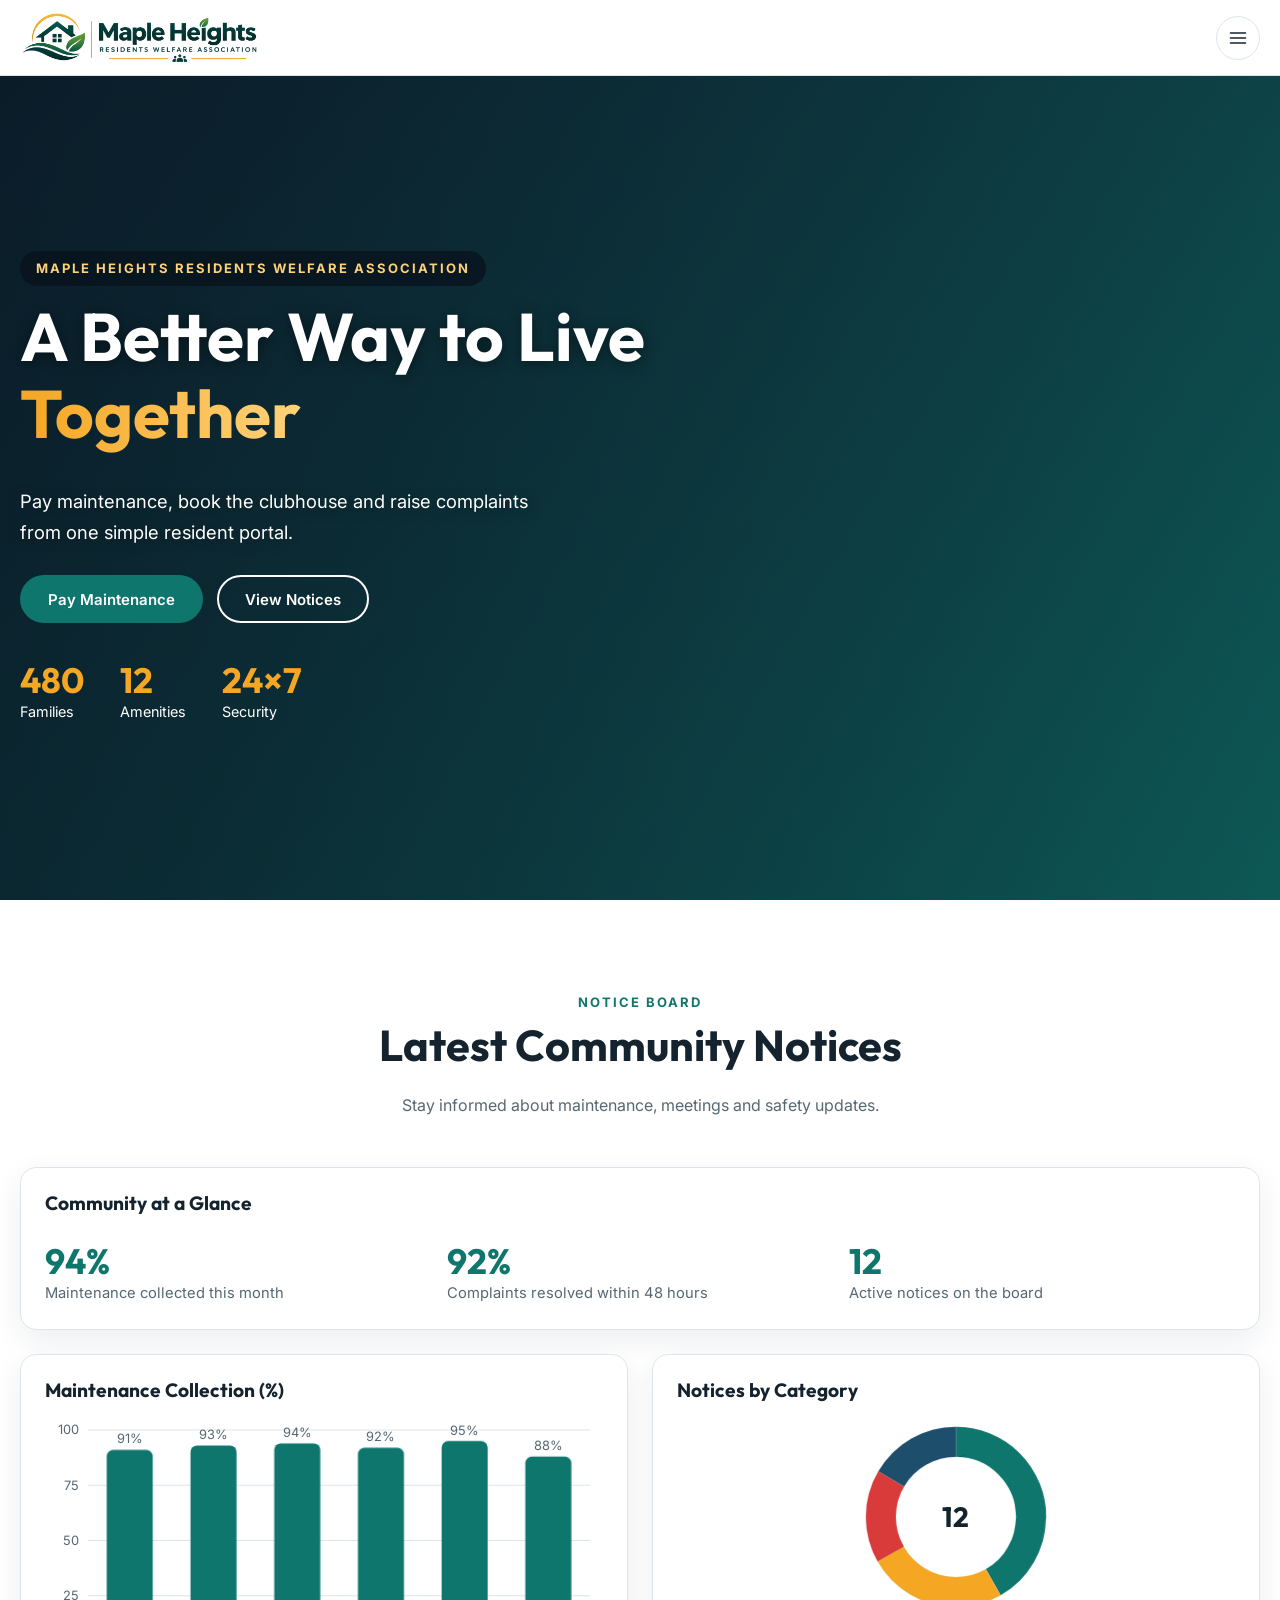
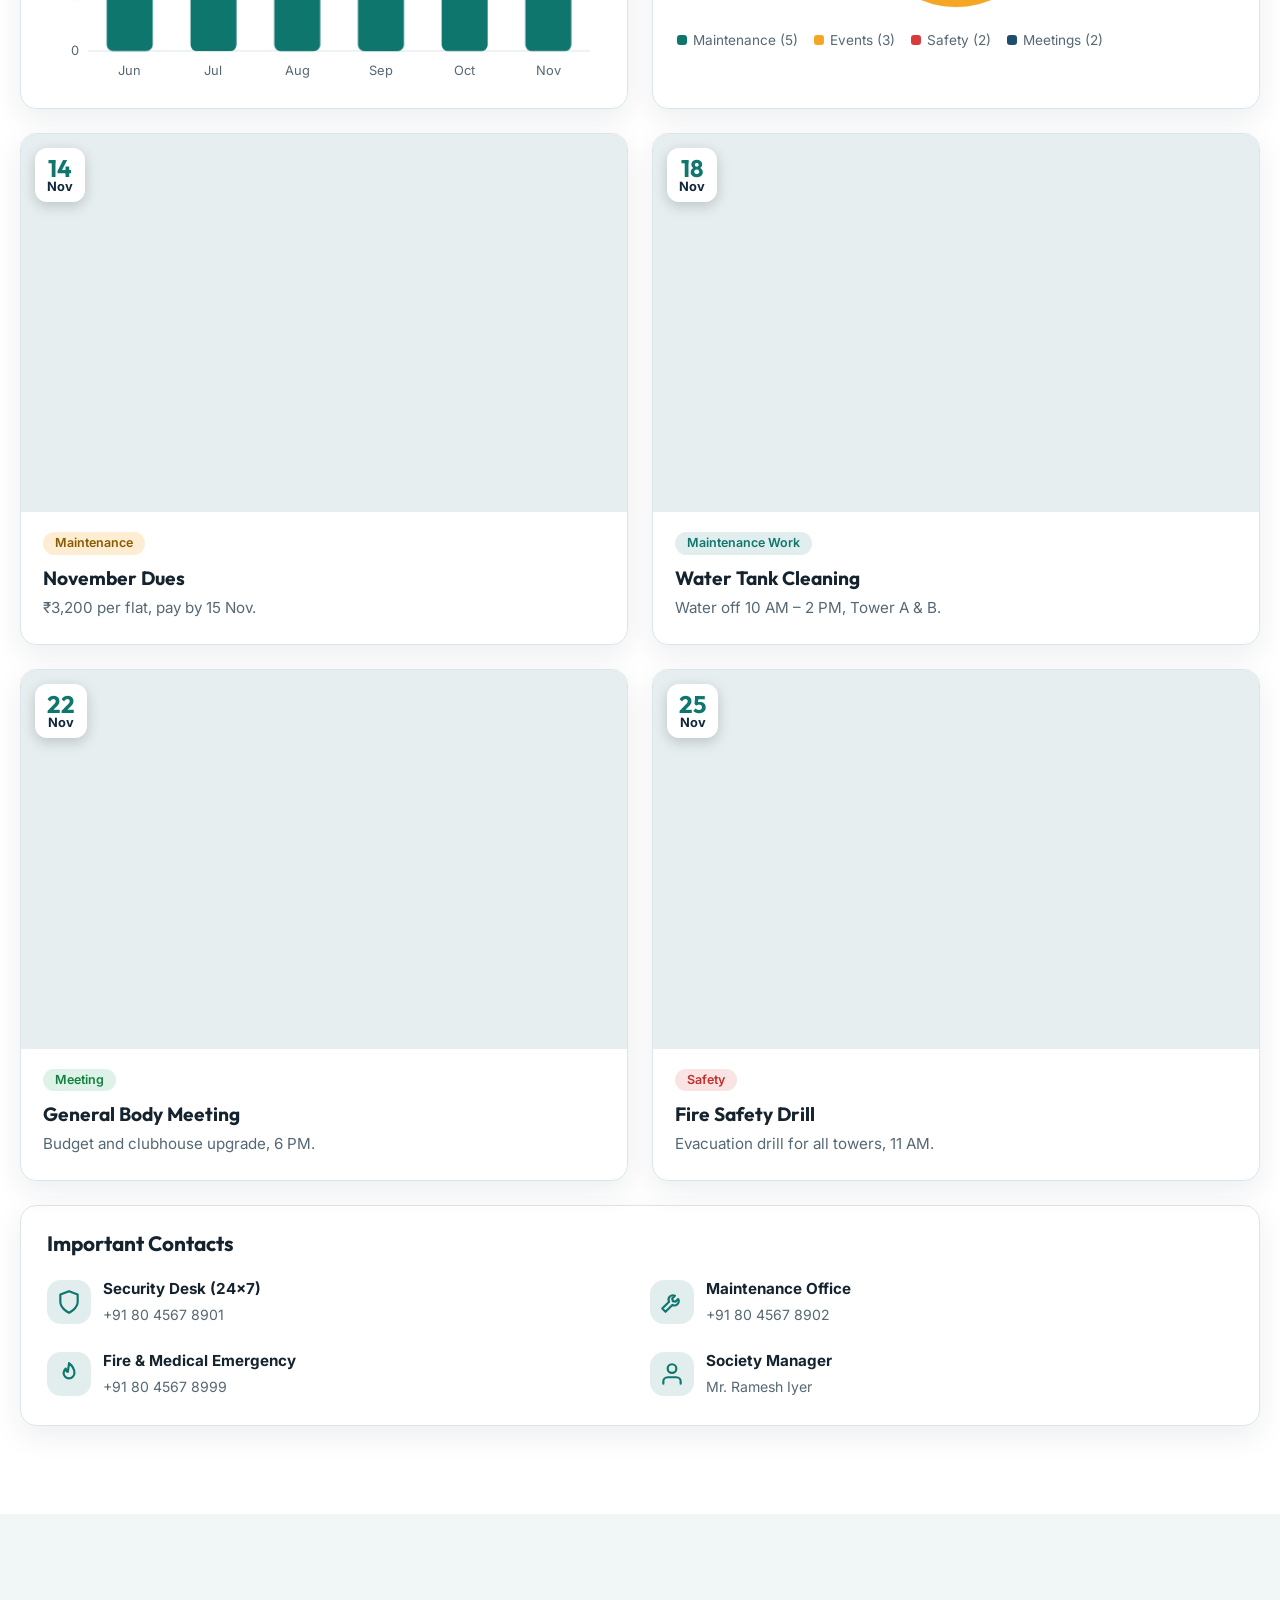
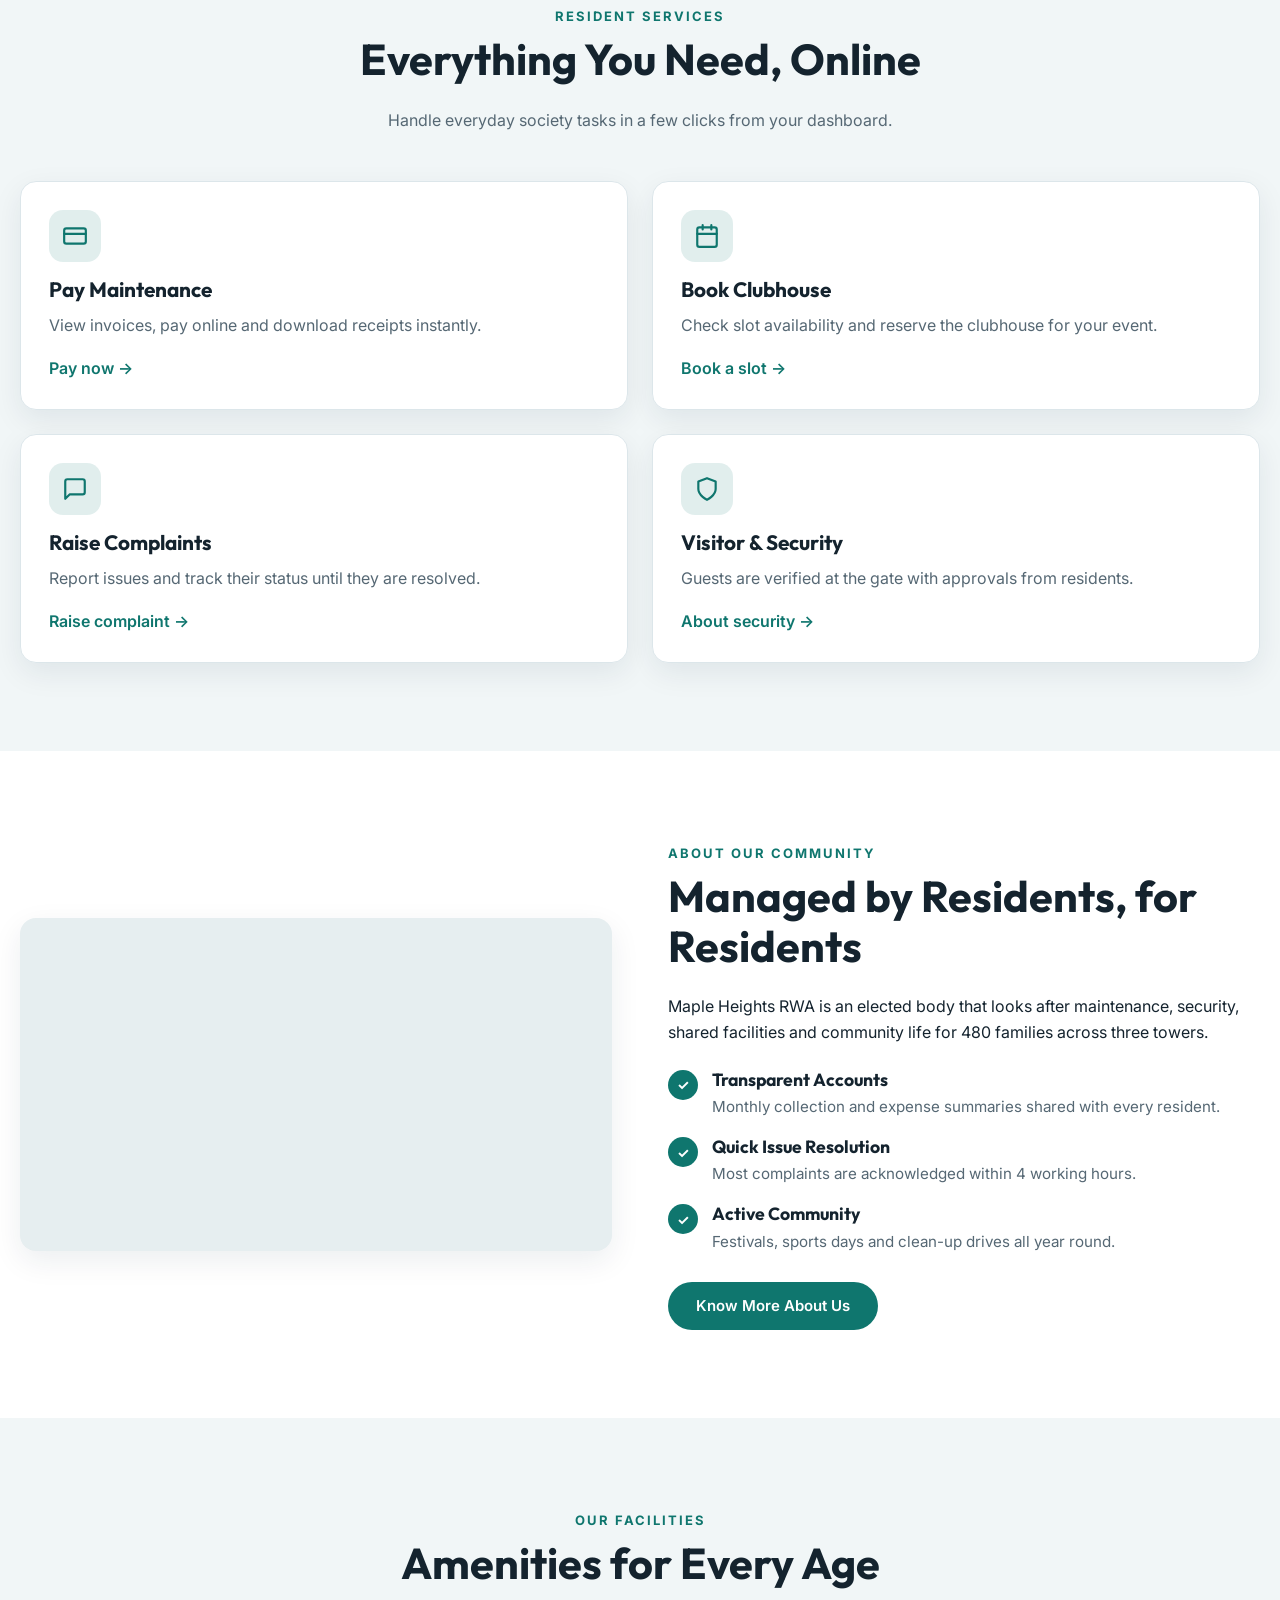
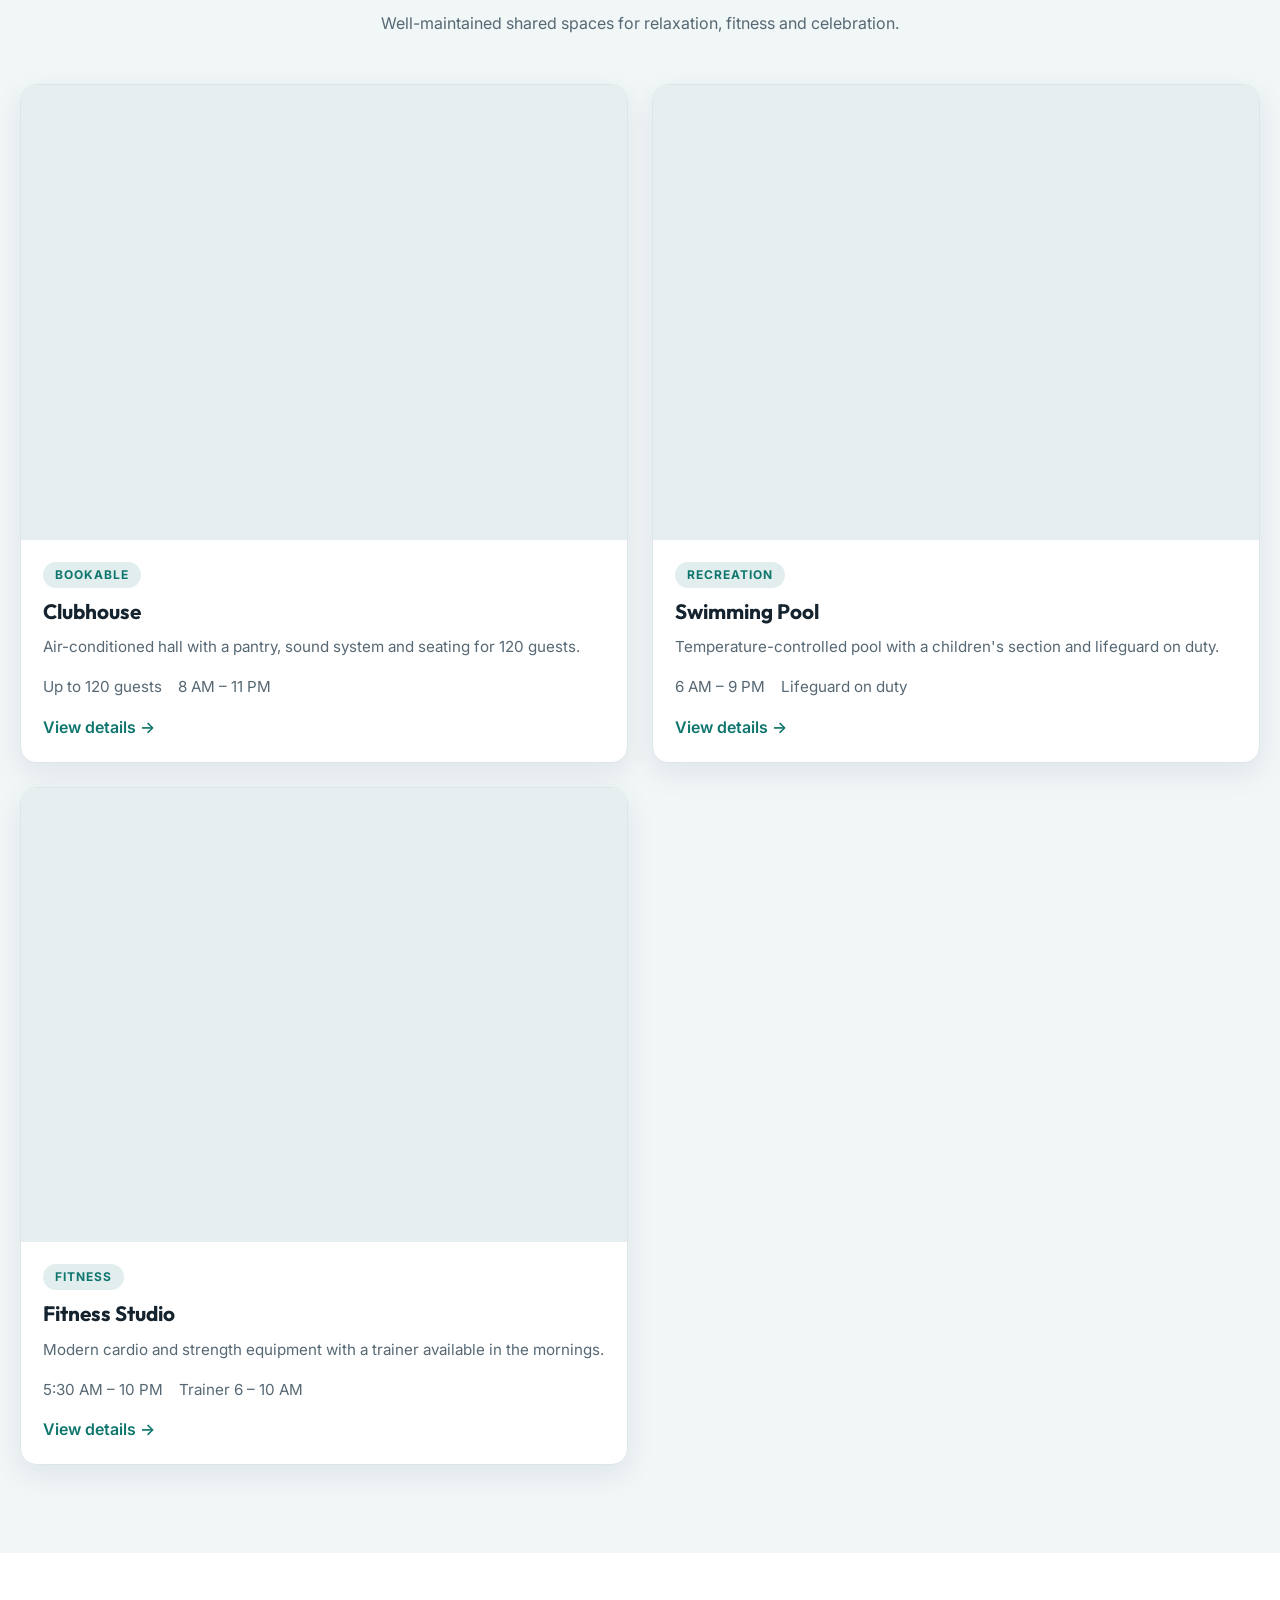
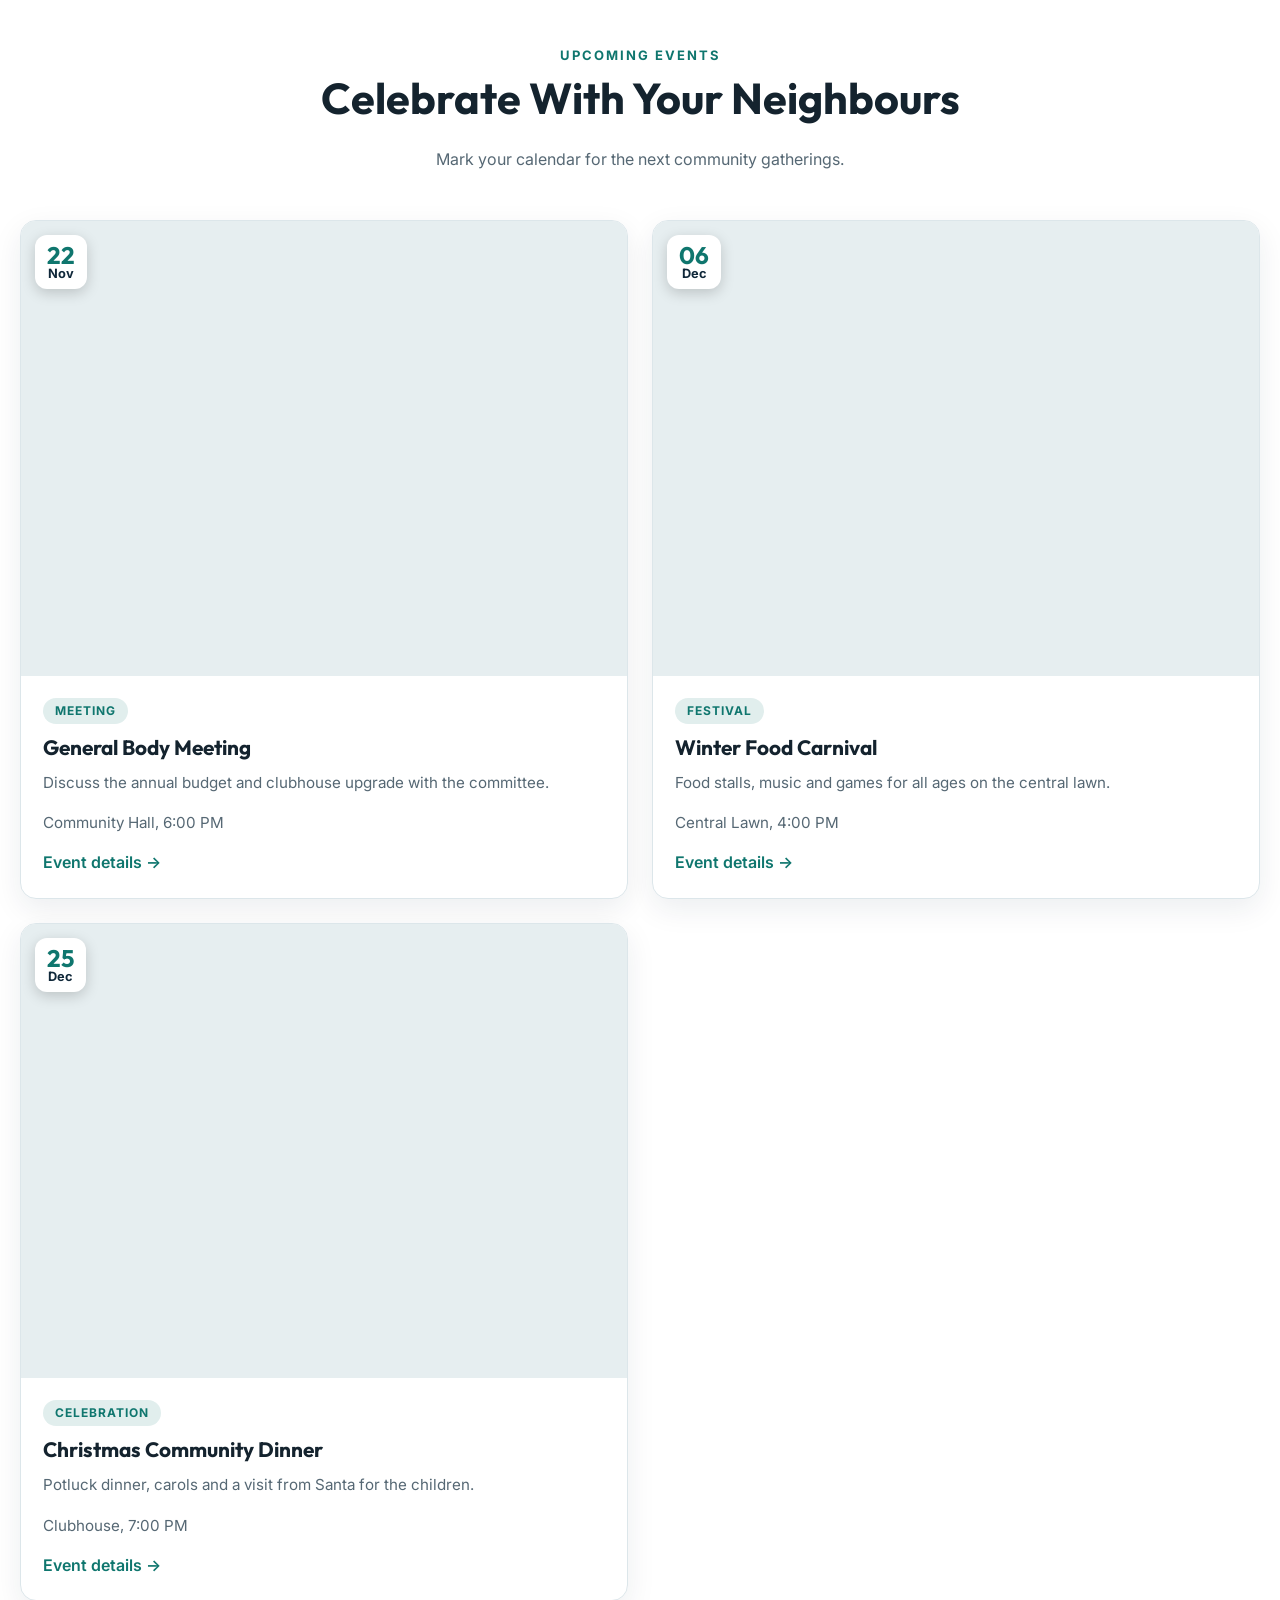
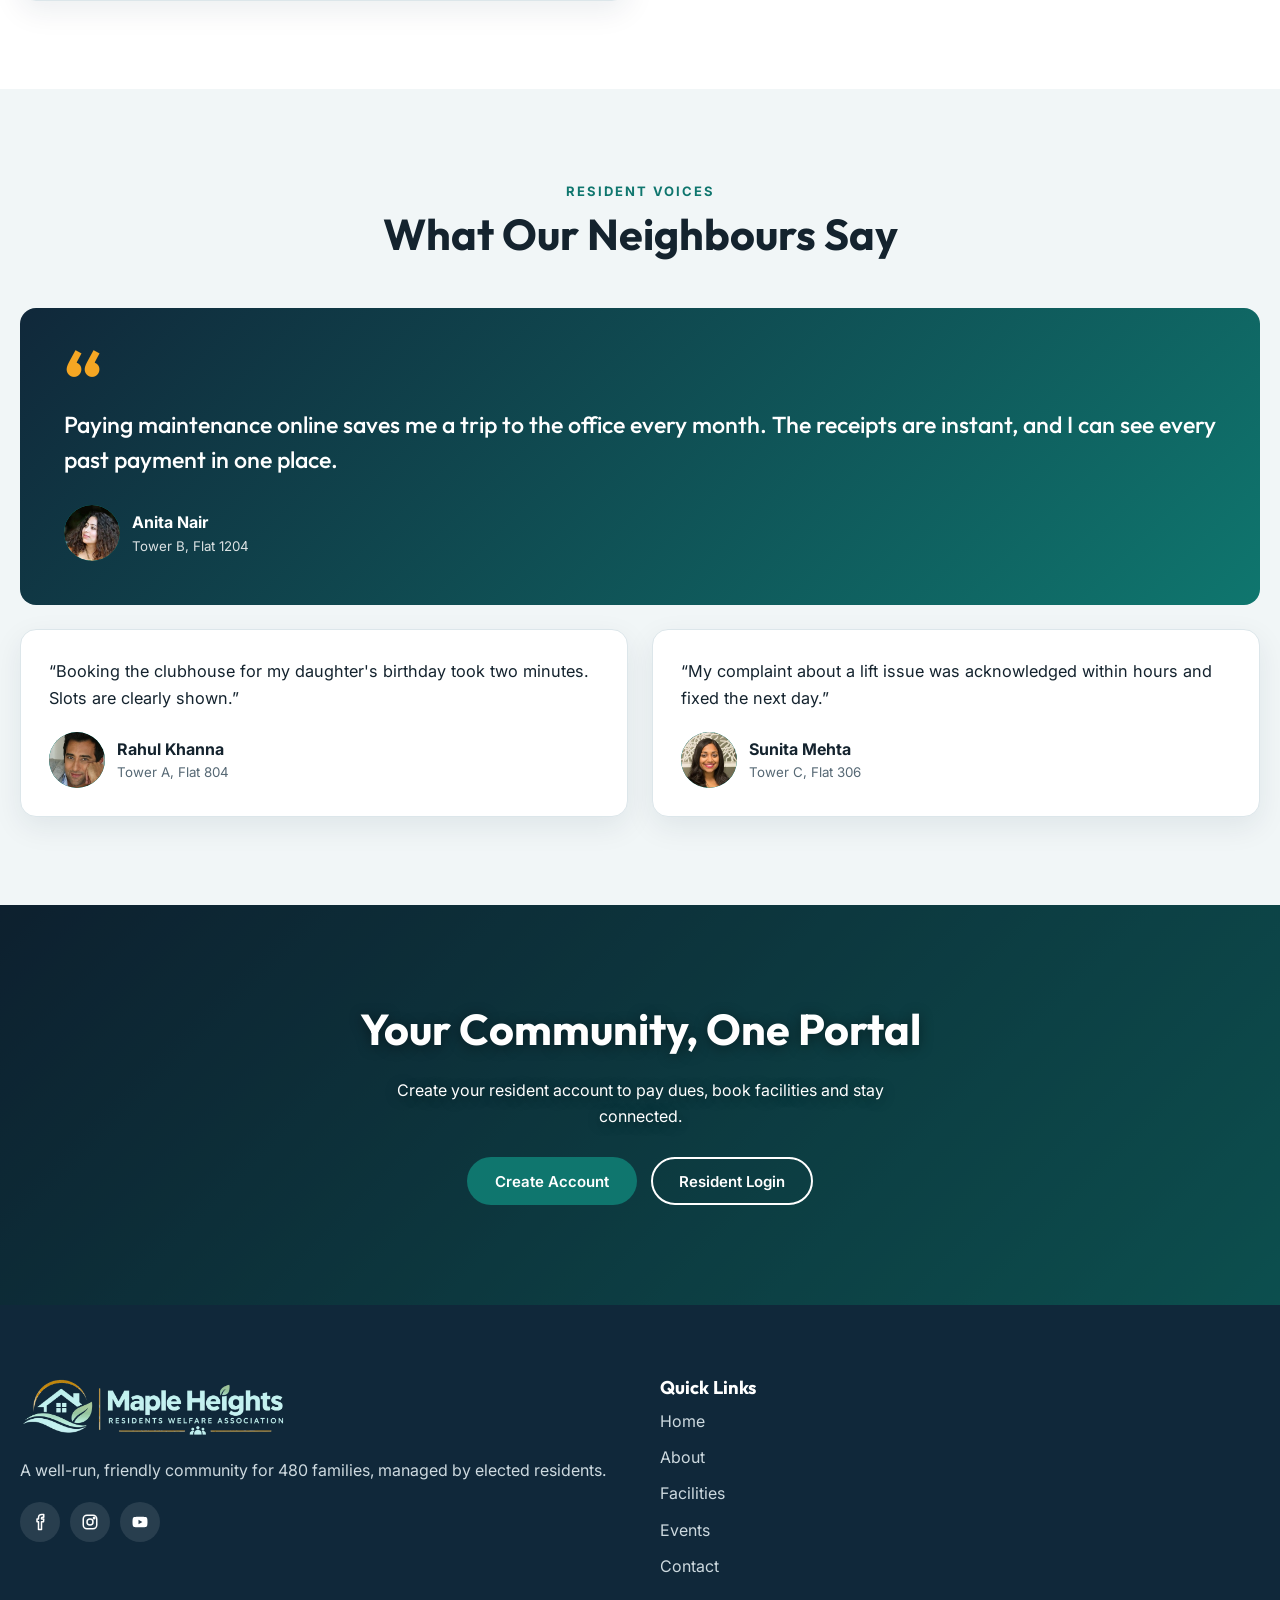
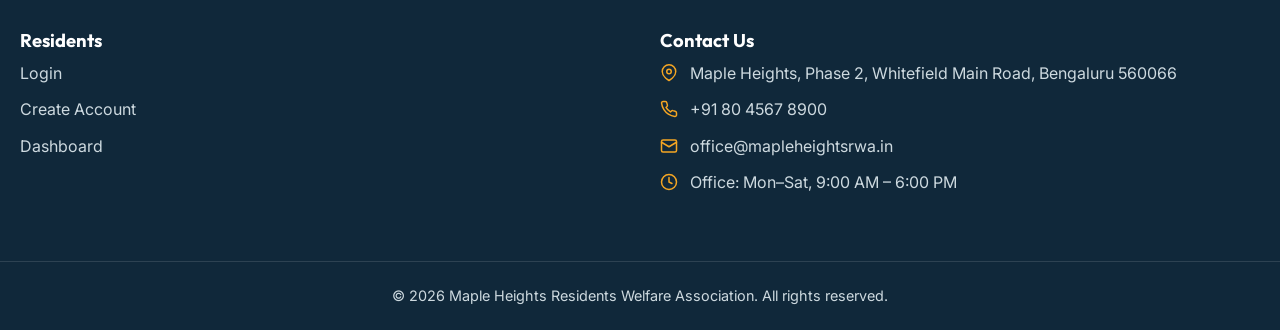
==== index.html @ 6ff2dfaf "first commit" ====
<!DOCTYPE html>
<html lang="en" data-theme="light" dir="ltr">
<head>
<meta charset="UTF-8">
<meta name="viewport" content="width=device-width,initial-scale=1">
<title>Maple Heights RWA | Home</title>
<meta name="description" content="Residents portal for Maple Heights: notices, maintenance payments, clubhouse booking and complaints.">
<link rel="icon" href="favicon.ico" sizes="any">
<link rel="icon" type="image/png" sizes="32x32" href="assets/images/favicon-32.png">
<link rel="icon" type="image/png" sizes="256x256" href="assets/images/favicon-256.png">
<link rel="apple-touch-icon" href="assets/images/apple-touch-icon.png">
<meta name="theme-color" content="#0f766e">
<link rel="preconnect" href="https://fonts.googleapis.com">
<link rel="preconnect" href="https://fonts.gstatic.com" crossorigin>
<link href="https://fonts.googleapis.com/css2?family=Outfit:wght@500;600;700&family=Inter:wght@400;500;600&display=swap" rel="stylesheet">
<link rel="stylesheet" href="assets/css/style.css">

<link rel="stylesheet" href="assets/css/responsive.css">
<link rel="stylesheet" href="assets/css/animations.css">
<script src="assets/js/main.js"></script>
</head>
<body>
<header class="site-header">
  <div class="container nav-inner">
    <a href="index.html" class="brand" aria-label="Maple Heights RWA home"><img class="brand-logo" src="assets/images/logo.png" alt="Maple Heights Residents Welfare Association" width="900" height="203"></a>
    <button class="icon-btn menu-toggle" aria-label="Open menu" aria-expanded="false"><svg class="icon-open" viewBox="0 0 24 24" fill="none" stroke="currentColor" stroke-width="2" stroke-linecap="round"><path d="M3 6h18M3 12h18M3 18h18"/></svg><svg class="icon-close" viewBox="0 0 24 24" fill="none" stroke="currentColor" stroke-width="2" stroke-linecap="round"><path d="M6 6l12 12M18 6 6 18"/></svg></button>
    <nav class="main-nav" aria-label="Main">
      <ul class="nav-links">
        <li class="has-dd"><button class="nav-link dd-toggle active" aria-expanded="false">Home <svg width="12" height="12" viewBox="0 0 12 12" fill="none" stroke="currentColor" stroke-width="2"><path d="m2 4 4 4 4-4"/></svg></button>
          <div class="dd-menu"><a href="index.html" class="active">Home 1</a><a href="home-2.html">Home 2</a></div></li>
        <li><a class="nav-link" href="about.html">About</a></li><li><a class="nav-link" href="facilities.html">Facilities</a></li><li><a class="nav-link" href="events.html">Events</a></li><li><a class="nav-link" href="contact.html">Contact</a></li><li><a class="nav-link" href="dashboard.html">Dashboard</a></li>
      </ul>
      <div class="nav-actions"><div class="nav-tools"><button class="icon-btn" data-theme-toggle aria-label="Toggle light or dark mode"><svg class="icon-moon" viewBox="0 0 24 24" fill="none" stroke="currentColor" stroke-width="2" stroke-linecap="round" stroke-linejoin="round" aria-hidden="true"><path d="M21 12.8A9 9 0 1 1 11.2 3a7 7 0 0 0 9.8 9.8z"/></svg><svg class="icon-sun" viewBox="0 0 24 24" fill="none" stroke="currentColor" stroke-width="2" stroke-linecap="round" stroke-linejoin="round" aria-hidden="true"><circle cx="12" cy="12" r="4"/><path d="M12 2v2M12 20v2M4.9 4.9l1.4 1.4M17.7 17.7l1.4 1.4M2 12h2M20 12h2M4.9 19.1l1.4-1.4M17.7 6.3l1.4-1.4"/></svg></button><button class="icon-btn" data-dir-toggle aria-label="Toggle left-to-right or right-to-left">RTL</button></div><a href="login.html" class="btn btn-outline btn-nav">Login</a><a href="facilities.html#clubhouse" class="btn btn-primary btn-nav">Book Clubhouse</a></div>
    </nav>
  </div>
</header>
<main>
<!-- 1. HERO -->
<section class="hero hero-home" style="--hero-img:url('assets/images/pexels-19803911.jpg')">
  <div class="container"><div class="hero-copy">
    <span class="eyebrow">Maple Heights Residents Welfare Association</span>
    <h1>A Better Way to Live <span>Together</span></h1>
    <p>Pay maintenance, book the clubhouse and raise complaints from one simple resident portal.</p>
    <div class="hero-actions"><a href="login.html" class="btn btn-primary">Pay Maintenance</a><a href="#notices" class="btn btn-ghost">View Notices</a></div>
    <div class="hero-stats"><div><strong>480</strong><span>Families</span></div><div><strong>12</strong><span>Amenities</span></div><div><strong>24×7</strong><span>Security</span></div></div>
  </div></div>
</section>

<!-- 2. NOTICES -->
<section class="section" id="notices">
  <div class="container">
    <div class="section-head"><span class="eyebrow">Notice Board</span><h2>Latest Community Notices</h2><p>Stay informed about maintenance, meetings and safety updates.</p></div>
    <div class="board-top">
      <div class="panel glance"><h3>Community at a Glance</h3>
        <div><strong>94%</strong><span>Maintenance collected this month</span></div>
        <div><strong>92%</strong><span>Complaints resolved within 48 hours</span></div>
        <div><strong>12</strong><span>Active notices on the board</span></div></div>
      <div class="panel"><h3>Maintenance Collection (%)</h3><svg class="chart" viewBox="0 0 520 250" role="img" aria-label="Maintenance collection by month"><line class="gl" x1="40" x2="508" y1="14.0" y2="14.0"/><text x="32" y="18.0" text-anchor="end">100</text><line class="gl" x1="40" x2="508" y1="65.5" y2="65.5"/><text x="32" y="69.5" text-anchor="end">75</text><line class="gl" x1="40" x2="508" y1="117.0" y2="117.0"/><text x="32" y="121.0" text-anchor="end">50</text><line class="gl" x1="40" x2="508" y1="168.5" y2="168.5"/><text x="32" y="172.5" text-anchor="end">25</text><line class="gl" x1="40" x2="508" y1="220.0" y2="220.0"/><text x="32" y="224.0" text-anchor="end">0</text><rect x="57.5" y="32.5" width="42.9" height="187.5" rx="6" style="fill:var(--brand)"><title>Jun: 91%</title></rect><text x="79.0" y="26.5" text-anchor="middle">91%</text><text x="79.0" y="242" text-anchor="middle">Jun</text><rect x="135.6" y="28.4" width="42.9" height="191.6" rx="6" style="fill:var(--brand)"><title>Jul: 93%</title></rect><text x="157.0" y="22.4" text-anchor="middle">93%</text><text x="157.0" y="242" text-anchor="middle">Jul</text><rect x="213.6" y="26.4" width="42.9" height="193.6" rx="6" style="fill:var(--brand)"><title>Aug: 94%</title></rect><text x="235.0" y="20.4" text-anchor="middle">94%</text><text x="235.0" y="242" text-anchor="middle">Aug</text><rect x="291.6" y="30.5" width="42.9" height="189.5" rx="6" style="fill:var(--brand)"><title>Sep: 92%</title></rect><text x="313.0" y="24.5" text-anchor="middle">92%</text><text x="313.0" y="242" text-anchor="middle">Sep</text><rect x="369.6" y="24.3" width="42.9" height="195.7" rx="6" style="fill:var(--brand)"><title>Oct: 95%</title></rect><text x="391.0" y="18.3" text-anchor="middle">95%</text><text x="391.0" y="242" text-anchor="middle">Oct</text><rect x="447.6" y="38.7" width="42.9" height="181.3" rx="6" style="fill:var(--brand)"><title>Nov: 88%</title></rect><text x="469.0" y="32.7" text-anchor="middle">88%</text><text x="469.0" y="242" text-anchor="middle">Nov</text></svg></div>
      <div class="panel"><h3>Notices by Category</h3><svg class="chart" viewBox="0 0 520 190" role="img" aria-label="Notices by category"><g transform="translate(260 95) rotate(-90)"><circle r="70" fill="none" style="stroke:var(--border)" stroke-width="28"/><circle r="70" fill="none" style="stroke:var(--brand)" stroke-width="28" stroke-dasharray="183.3 256.6" stroke-dashoffset="0.0"><title>Maintenance: 5</title></circle><circle r="70" fill="none" style="stroke:var(--accent)" stroke-width="28" stroke-dasharray="110.0 329.9" stroke-dashoffset="-183.3"><title>Events: 3</title></circle><circle r="70" fill="none" style="stroke:#d93a3a" stroke-width="28" stroke-dasharray="73.3 366.5" stroke-dashoffset="-293.2"><title>Safety: 2</title></circle><circle r="70" fill="none" style="stroke:#1d4e6b" stroke-width="28" stroke-dasharray="73.3 366.5" stroke-dashoffset="-366.5"><title>Meetings: 2</title></circle></g><text x="260" y="104" text-anchor="middle" style="font:700 26px Outfit,sans-serif;fill:var(--text)">12</text></svg><div class="legend"><span><i style="background:var(--brand)"></i>Maintenance (5)</span><span><i style="background:var(--accent)"></i>Events (3)</span><span><i style="background:#d93a3a"></i>Safety (2)</span><span><i style="background:#1d4e6b"></i>Meetings (2)</span></div></div>
    </div>
    <div class="grid grid-4 notice-cards"><article class="card ncard"><div class="media" role="img" aria-label="Maintenance bills and calculator" style="--img:url('assets/images/pexels-5900233.jpg')"><div class="badge"><strong>14</strong>Nov</div></div><div class="card-body"><span class="pill warn">Maintenance</span><h3>November Dues</h3><p>&#8377;3,200 per flat, pay by 15 Nov.</p></div></article><article class="card ncard"><div class="media" role="img" aria-label="Water tank on a building roof" style="--img:url('assets/images/pexels-12404788.jpg')"><div class="badge"><strong>18</strong>Nov</div></div><div class="card-body"><span class="pill ">Maintenance Work</span><h3>Water Tank Cleaning</h3><p>Water off 10 AM &ndash; 2 PM, Tower A &amp; B.</p></div></article><article class="card ncard"><div class="media" role="img" aria-label="Residents meeting in a conference room" style="--img:url('assets/images/pexels-7643900.jpg')"><div class="badge"><strong>22</strong>Nov</div></div><div class="card-body"><span class="pill ok">Meeting</span><h3>General Body Meeting</h3><p>Budget and clubhouse upgrade, 6 PM.</p></div></article><article class="card ncard"><div class="media" role="img" aria-label="Fire extinguisher on a wall" style="--img:url('assets/images/pexels-4381988.jpg')"><div class="badge"><strong>25</strong>Nov</div></div><div class="card-body"><span class="pill bad">Safety</span><h3>Fire Safety Drill</h3><p>Evacuation drill for all towers, 11 AM.</p></div></article></div>
    <div class="panel strip-contacts"><h3>Important Contacts</h3><div class="cstrip"><div class="ico"><svg viewBox="0 0 24 24" fill="none" stroke="currentColor" stroke-width="2" stroke-linecap="round" stroke-linejoin="round" aria-hidden="true"><path d="M12 22s8-4 8-10V5l-8-3-8 3v7c0 6 8 10 8 10z"/></svg></div><div><strong>Security Desk (24×7)</strong><span>+91 80 4567 8901</span></div></div><div class="cstrip"><div class="ico"><svg viewBox="0 0 24 24" fill="none" stroke="currentColor" stroke-width="2" stroke-linecap="round" stroke-linejoin="round" aria-hidden="true"><path d="M14.7 6.3a4 4 0 0 0-5.4 5.4L3 18l3 3 6.3-6.3a4 4 0 0 0 5.4-5.4l-2.5 2.5-2.4-.6-.6-2.4z"/></svg></div><div><strong>Maintenance Office</strong><span>+91 80 4567 8902</span></div></div><div class="cstrip"><div class="ico"><svg viewBox="0 0 24 24" fill="none" stroke="currentColor" stroke-width="2" stroke-linecap="round" stroke-linejoin="round" aria-hidden="true"><path d="M12 2s5 4 5 9a5 5 0 0 1-10 0c0-2 1-3 2-4 0 2 1 3 2 3 0-3 1-5 1-8z"/></svg></div><div><strong>Fire &amp; Medical Emergency</strong><span>+91 80 4567 8999</span></div></div><div class="cstrip"><div class="ico"><svg viewBox="0 0 24 24" fill="none" stroke="currentColor" stroke-width="2" stroke-linecap="round" stroke-linejoin="round" aria-hidden="true"><path d="M20 21v-2a4 4 0 0 0-4-4H8a4 4 0 0 0-4 4v2"/><circle cx="12" cy="7" r="4"/></svg></div><div><strong>Society Manager</strong><span>Mr. Ramesh Iyer</span></div></div></div>
  </div>
</section>

<!-- 3. SERVICES -->
<section class="section section-alt">
  <div class="container">
    <div class="section-head"><span class="eyebrow">Resident Services</span><h2>Everything You Need, Online</h2><p>Handle everyday society tasks in a few clicks from your dashboard.</p></div>
    <div class="grid grid-4">
      <div class="svc"><div class="ico"><svg viewBox="0 0 24 24" fill="none" stroke="currentColor" stroke-width="2" stroke-linecap="round" stroke-linejoin="round" aria-hidden="true"><rect x="2" y="5" width="20" height="14" rx="2"/><path d="M2 10h20"/></svg></div><h3>Pay Maintenance</h3><p>View invoices, pay online and download receipts instantly.</p><a href="login.html" class="link-more">Pay now &rarr;</a></div>
      <div class="svc"><div class="ico"><svg viewBox="0 0 24 24" fill="none" stroke="currentColor" stroke-width="2" stroke-linecap="round" stroke-linejoin="round" aria-hidden="true"><rect x="3" y="4" width="18" height="18" rx="2"/><path d="M16 2v4M8 2v4M3 10h18"/></svg></div><h3>Book Clubhouse</h3><p>Check slot availability and reserve the clubhouse for your event.</p><a href="facilities.html#clubhouse" class="link-more">Book a slot &rarr;</a></div>
      <div class="svc"><div class="ico"><svg viewBox="0 0 24 24" fill="none" stroke="currentColor" stroke-width="2" stroke-linecap="round" stroke-linejoin="round" aria-hidden="true"><path d="M21 15a2 2 0 0 1-2 2H7l-4 4V5a2 2 0 0 1 2-2h14a2 2 0 0 1 2 2z"/></svg></div><h3>Raise Complaints</h3><p>Report issues and track their status until they are resolved.</p><a href="login.html" class="link-more">Raise complaint &rarr;</a></div>
      <div class="svc"><div class="ico"><svg viewBox="0 0 24 24" fill="none" stroke="currentColor" stroke-width="2" stroke-linecap="round" stroke-linejoin="round" aria-hidden="true"><path d="M12 22s8-4 8-10V5l-8-3-8 3v7c0 6 8 10 8 10z"/></svg></div><h3>Visitor &amp; Security</h3><p>Guests are verified at the gate with approvals from residents.</p><a href="about.html" class="link-more">About security &rarr;</a></div>
    </div>
  </div>
</section>

<!-- 4. ABOUT -->
<section class="section">
  <div class="container split">
    <div class="media wide" role="img" aria-label="Residents gathered in the community garden" style="--img:url('assets/images/pexels-31874011.jpg')"></div>
    <div>
      <span class="eyebrow">About Our Community</span><h2>Managed by Residents, for Residents</h2>
      <p>Maple Heights RWA is an elected body that looks after maintenance, security, shared facilities and community life for 480 families across three towers.</p>
      <ul class="check-list">
        <li><span class="tick">&#10003;</span><div><h4>Transparent Accounts</h4><p>Monthly collection and expense summaries shared with every resident.</p></div></li>
        <li><span class="tick">&#10003;</span><div><h4>Quick Issue Resolution</h4><p>Most complaints are acknowledged within 4 working hours.</p></div></li>
        <li><span class="tick">&#10003;</span><div><h4>Active Community</h4><p>Festivals, sports days and clean-up drives all year round.</p></div></li>
      </ul>
      <a href="about.html" class="btn btn-primary">Know More About Us</a>
    </div>
  </div>
</section>

<!-- 5. FACILITIES -->
<section class="section section-alt">
  <div class="container">
    <div class="section-head"><span class="eyebrow">Our Facilities</span><h2>Amenities for Every Age</h2><p>Well-maintained shared spaces for relaxation, fitness and celebration.</p></div>
    <div class="grid grid-3">
      <article class="card"><div class="media " role="img" aria-label="Clubhouse hall" style="--img:url('assets/images/pexels-35017879.jpg')"></div><div class="card-body"><span class="tag">Bookable</span><h3>Clubhouse</h3><p>Air-conditioned hall with a pantry, sound system and seating for 120 guests.</p><p class="meta"><span>Up to 120 guests</span><span>8 AM – 11 PM</span></p><a href="facilities.html" class="link-more">View details &rarr;</a></div></article>
      <article class="card"><div class="media " role="img" aria-label="Swimming pool" style="--img:url('assets/images/pexels-30463419.jpg')"></div><div class="card-body"><span class="tag">Recreation</span><h3>Swimming Pool</h3><p>Temperature-controlled pool with a children's section and lifeguard on duty.</p><p class="meta"><span>6 AM – 9 PM</span><span>Lifeguard on duty</span></p><a href="facilities.html" class="link-more">View details &rarr;</a></div></article>
      <article class="card"><div class="media " role="img" aria-label="Fitness studio" style="--img:url('assets/images/pexels-12250460.jpg')"></div><div class="card-body"><span class="tag">Fitness</span><h3>Fitness Studio</h3><p>Modern cardio and strength equipment with a trainer available in the mornings.</p><p class="meta"><span>5:30 AM – 10 PM</span><span>Trainer 6 – 10 AM</span></p><a href="facilities.html" class="link-more">View details &rarr;</a></div></article>
    </div>
  </div>
</section>

<!-- 6. EVENTS -->
<section class="section">
  <div class="container">
    <div class="section-head"><span class="eyebrow">Upcoming Events</span><h2>Celebrate With Your Neighbours</h2><p>Mark your calendar for the next community gatherings.</p></div>
    <div class="grid grid-3">
      <article class="card"><div class="media " role="img" aria-label="General body meeting" style="--img:url('assets/images/pexels-7869128.jpg')"><div class="badge"><strong>22</strong>Nov</div></div><div class="card-body"><span class="tag">Meeting</span><h3>General Body Meeting</h3><p>Discuss the annual budget and clubhouse upgrade with the committee.</p><p class="meta"><span>Community Hall, 6:00 PM</span></p><a href="events.html" class="link-more">Event details &rarr;</a></div></article>
      <article class="card"><div class="media " role="img" aria-label="Food carnival" style="--img:url('assets/images/pexels-14494034.jpg')"><div class="badge"><strong>06</strong>Dec</div></div><div class="card-body"><span class="tag">Festival</span><h3>Winter Food Carnival</h3><p>Food stalls, music and games for all ages on the central lawn.</p><p class="meta"><span>Central Lawn, 4:00 PM</span></p><a href="events.html" class="link-more">Event details &rarr;</a></div></article>
      <article class="card"><div class="media " role="img" aria-label="Community dinner" style="--img:url('assets/images/pexels-5778898.jpg')"><div class="badge"><strong>25</strong>Dec</div></div><div class="card-body"><span class="tag">Celebration</span><h3>Christmas Community Dinner</h3><p>Potluck dinner, carols and a visit from Santa for the children.</p><p class="meta"><span>Clubhouse, 7:00 PM</span></p><a href="events.html" class="link-more">Event details &rarr;</a></div></article>
    </div>
  </div>
</section>

<!-- 7. VOICES -->
<section class="section section-alt">
  <div class="container">
    <div class="section-head"><span class="eyebrow">Resident Voices</span><h2>What Our Neighbours Say</h2></div>
    <div class="voices">
      <div class="voice-main"><span class="mark">&ldquo;</span><p>Paying maintenance online saves me a trip to the office every month. The receipts are instant, and I can see every past payment in one place.</p><footer><span class="avatar"><img src="assets/images/avatar-anita.jpg" alt="Anita Nair" width="200" height="200" loading="lazy"></span><div><strong>Anita Nair</strong><small>Tower B, Flat 1204</small></div></footer></div>
      <div class="voice-side">
        <div class="quote"><p>&ldquo;Booking the clubhouse for my daughter's birthday took two minutes. Slots are clearly shown.&rdquo;</p><footer><span class="avatar"><img src="assets/images/avatar-rahul.jpg" alt="Rahul Khanna" width="200" height="200" loading="lazy"></span><div><strong>Rahul Khanna</strong><small>Tower A, Flat 804</small></div></footer></div>
        <div class="quote"><p>&ldquo;My complaint about a lift issue was acknowledged within hours and fixed the next day.&rdquo;</p><footer><span class="avatar"><img src="assets/images/avatar-sunita.jpg" alt="Sunita Mehta" width="200" height="200" loading="lazy"></span><div><strong>Sunita Mehta</strong><small>Tower C, Flat 306</small></div></footer></div>
      </div>
    </div>
  </div>
</section>

<!-- 8. CTA -->
<section class="cta" style="--hero-img:url('assets/images/pexels-5638605.jpg')">
  <div class="container"><h2>Your Community, One Portal</h2><p>Create your resident account to pay dues, book facilities and stay connected.</p><div class="hero-actions"><a href="create-account.html" class="btn btn-primary">Create Account</a><a href="login.html" class="btn btn-ghost">Resident Login</a></div></div>
</section>
</main>

<footer class="site-footer">
  <div class="container footer-grid">
    <div><a href="index.html" class="brand" aria-label="Maple Heights RWA home"><img class="brand-logo" src="assets/images/logo-dark.png" alt="Maple Heights Residents Welfare Association" width="900" height="203"></a><p>A well-run, friendly community for 480 families, managed by elected residents.</p>
      <div class="footer-social"><a href="contact.html" aria-label="Facebook"><svg viewBox="0 0 24 24" fill="none" stroke="currentColor" stroke-width="2" stroke-linecap="round" stroke-linejoin="round" aria-hidden="true"><path d="M14 8V6.5c0-.7.2-1 1.1-1H17V2h-2.6C11.5 2 10 3.7 10 6.2V8H8v3.5h2V22h4V11.5h2.7L17 8z"/></svg></a><a href="contact.html" aria-label="Instagram"><svg viewBox="0 0 24 24" fill="none" stroke="currentColor" stroke-width="2" stroke-linecap="round" stroke-linejoin="round" aria-hidden="true"><rect x="3" y="3" width="18" height="18" rx="5"/><circle cx="12" cy="12" r="4"/><circle cx="17.5" cy="6.5" r="1" fill="currentColor"/></svg></a><a href="contact.html" aria-label="YouTube"><svg viewBox="0 0 24 24" fill="none" stroke="currentColor" stroke-width="2" stroke-linecap="round" stroke-linejoin="round" aria-hidden="true"><path d="M21.6 7.2a2.5 2.5 0 0 0-1.8-1.8C18.2 5 12 5 12 5s-6.2 0-7.8.4A2.5 2.5 0 0 0 2.4 7.2C2 8.8 2 12 2 12s0 3.2.4 4.8a2.5 2.5 0 0 0 1.8 1.8C5.8 19 12 19 12 19s6.2 0 7.8-.4a2.5 2.5 0 0 0 1.8-1.8c.4-1.6.4-4.8.4-4.8s0-3.2-.4-4.8zM10 15V9l5.2 3z" fill="currentColor" stroke="none"/></svg></a></div></div>
    <div><h4>Quick Links</h4><ul><li><a href="index.html">Home</a></li><li><a href="about.html">About</a></li><li><a href="facilities.html">Facilities</a></li><li><a href="events.html">Events</a></li><li><a href="contact.html">Contact</a></li></ul></div>
    <div><h4>Residents</h4><ul><li><a href="login.html">Login</a></li><li><a href="create-account.html">Create Account</a></li><li><a href="dashboard.html">Dashboard</a></li></ul></div>
    <div><h4>Contact Us</h4><ul class="footer-contact"><li><svg viewBox="0 0 24 24" fill="none" stroke="currentColor" stroke-width="2" stroke-linecap="round" stroke-linejoin="round" aria-hidden="true"><path d="M21 10c0 7-9 12-9 12S3 17 3 10a9 9 0 0 1 18 0z"/><circle cx="12" cy="10" r="3"/></svg><span>Maple Heights, Phase 2, Whitefield Main Road, Bengaluru 560066</span></li><li><svg viewBox="0 0 24 24" fill="none" stroke="currentColor" stroke-width="2" stroke-linecap="round" stroke-linejoin="round" aria-hidden="true"><path d="M22 16.9v3a2 2 0 0 1-2.2 2 19.8 19.8 0 0 1-8.6-3.1 19.5 19.5 0 0 1-6-6A19.8 19.8 0 0 1 2.1 4.2 2 2 0 0 1 4.1 2h3a2 2 0 0 1 2 1.7c.1 1 .4 1.9.7 2.8a2 2 0 0 1-.5 2.1L8 9.9a16 16 0 0 0 6 6l1.3-1.3a2 2 0 0 1 2.1-.4c.9.3 1.8.6 2.8.7a2 2 0 0 1 1.7 2z"/></svg><a href="tel:+918045678900">+91 80 4567 8900</a></li><li><svg viewBox="0 0 24 24" fill="none" stroke="currentColor" stroke-width="2" stroke-linecap="round" stroke-linejoin="round" aria-hidden="true"><rect x="2" y="4" width="20" height="16" rx="2"/><path d="m22 7-10 6L2 7"/></svg><a href="mailto:office@mapleheightsrwa.in">office@mapleheightsrwa.in</a></li><li><svg viewBox="0 0 24 24" fill="none" stroke="currentColor" stroke-width="2" stroke-linecap="round" stroke-linejoin="round" aria-hidden="true"><circle cx="12" cy="12" r="10"/><path d="M12 6v6l4 2"/></svg><span>Office: Mon–Sat, 9:00 AM – 6:00 PM</span></li></ul></div>
  </div>
  <div class="container footer-bottom">&copy; <span id="year">2026</span> Maple Heights Residents Welfare Association. All rights reserved.</div>
</footer>
<button class="back-top" aria-label="Back to top"><svg viewBox="0 0 24 24" fill="none" stroke="currentColor" stroke-width="2" stroke-linecap="round" stroke-linejoin="round" aria-hidden="true"><path d="m6 15 6-6 6 6"/></svg></button>
</body>
</html>
---- assets/css/style.css ----
/* ===== Maple Heights RWA — design system ===== */
:root{
  --brand:#0f766e;--brand-dark:#0b5d57;--brand-ink:#0f766e;--accent:#f5a623;--navy:#10283a;
  --bg:#ffffff;--bg-alt:#f1f6f7;--card:#ffffff;--text:#14232e;--muted:#566874;
  --border:#dce6ea;--shadow:0 10px 30px rgba(16,40,58,.08);--slot:#e6eef0;
  --radius:16px;--container:1320px;--nav-h:76px;--page-hero-h:420px;
  --font-head:'Outfit',system-ui,sans-serif;--font-body:'Inter',system-ui,sans-serif;
}
[data-theme="dark"]{
  --brand-ink:#4fd1c5;--bg:#0c1a24;--bg-alt:#10212d;--card:#142a38;--text:#eaf2f5;--muted:#a3b6c0;
  --border:#243d4d;--shadow:0 10px 30px rgba(0,0,0,.35);--slot:#1b3444;
}
*,*::before,*::after{box-sizing:border-box}
html{scroll-behavior:smooth;overflow-x:hidden}
body{margin:0;font-family:var(--font-body);font-size:16px;line-height:1.65;color:var(--text);background:var(--bg);overflow-wrap:break-word}
a{color:inherit;text-decoration:none}
h1,h2,h3,h4{font-family:var(--font-head);font-weight:700;line-height:1.15;margin:0 0 .5em}
h1{font-size:clamp(2.3rem,5.6vw,4.2rem)}
h2{font-size:clamp(1.9rem,3.6vw,2.7rem)}
h3{font-size:1.3rem}
p{margin:0 0 1em}
ul{margin:0;padding:0;list-style:none}
.container{width:100%;max-width:var(--container);margin-inline:auto;padding-inline:20px}

/* Blank image slots: add a file named in the markup and it appears */
.media{position:relative;width:100%;aspect-ratio:4/3;background:var(--img) center/cover no-repeat,var(--slot);border-radius:var(--radius);overflow:hidden}
.media.tall{aspect-ratio:4/5}
.media.wide{aspect-ratio:16/9}
.card>.media{border-radius:0}

/* Buttons */
.btn{display:inline-flex;align-items:center;justify-content:center;gap:8px;height:48px;padding:0 26px;border-radius:999px;border:2px solid transparent;font:600 15px/1 var(--font-body);cursor:pointer;white-space:nowrap;transition:.2s}
.btn-primary{background:var(--brand);color:#fff}
.btn-primary:hover{background:var(--brand-dark)}
.btn-outline{border-color:var(--brand);color:var(--brand-ink);background:transparent}
.btn-outline:hover{background:var(--brand);color:#fff}
.btn-light{background:#fff;color:var(--navy)}
.btn-light:hover{background:var(--accent)}
.btn-ghost{border-color:#fff;color:#fff}
.btn-ghost:hover{background:#fff;color:var(--navy)}
.btn-nav{height:44px;padding:0 22px;font-size:15px;min-width:104px}
.btn-row{display:flex;flex-wrap:wrap;gap:14px}

/* Header */
.site-header{position:sticky;top:0;z-index:100;background:var(--bg);border-bottom:1px solid var(--border);height:var(--nav-h)}
.nav-inner{height:100%;display:flex;align-items:center;justify-content:space-between;gap:16px}
.brand{display:flex;align-items:center;gap:10px;font:700 1.45rem/1 var(--font-head);flex-shrink:0}
.brand-mark{width:42px;height:42px;border-radius:12px;background:var(--brand);color:#fff;display:grid;place-items:center;flex-shrink:0}
.brand-mark svg{width:24px;height:24px}
.brand small{display:block;font:600 .6rem/1.2 var(--font-body);letter-spacing:1.4px;color:var(--muted);margin-top:4px;text-transform:uppercase}
.brand-logo{display:block;height:54px;width:auto;max-width:100%;object-fit:contain;transition:transform .3s ease}
.brand:hover .brand-logo{transform:scale(1.03)}
[data-theme="dark"] .brand-logo{content:url("../images/logo-dark.png")}
.site-footer .brand-logo{height:60px;margin-bottom:4px}
.main-nav{display:flex;align-items:center;gap:20px}
.nav-links{display:flex;align-items:center;gap:6px}
.nav-link{display:inline-flex;align-items:center;gap:6px;padding:10px 12px;border-radius:10px;font:600 15px/1 var(--font-body);color:var(--text);background:none;border:0;cursor:pointer;position:relative;white-space:nowrap}
.nav-link:hover,.nav-link.active{color:var(--brand-ink)}
.nav-link.active::after{content:"";position:absolute;inset-inline:12px;bottom:2px;height:3px;border-radius:3px;background:var(--brand)}
.has-dd{position:relative}
.dd-menu{display:none;position:absolute;top:100%;inset-inline-start:0;min-width:170px;background:var(--card);border:1px solid var(--border);border-radius:12px;box-shadow:var(--shadow);padding:6px;z-index:10}
.has-dd.open .dd-menu{display:block}
.dd-menu a{display:block;padding:10px 14px;border-radius:8px;font-weight:500;font-size:15px}
.dd-menu a:hover,.dd-menu a.active{background:var(--bg-alt);color:var(--brand-ink)}
.nav-actions{display:flex;align-items:center;gap:10px}
.nav-tools{display:flex;gap:8px}
.icon-btn{width:44px;height:44px;border-radius:50%;border:1px solid var(--border);background:var(--card);color:var(--text);display:grid;place-items:center;cursor:pointer;font:700 11px/1 var(--font-body)}
.icon-btn:hover{border-color:var(--brand);color:var(--brand-ink)}
.icon-btn svg{width:20px;height:20px}
.menu-toggle{display:none}
[data-theme="dark"] .icon-sun,[data-theme="light"] .icon-moon{display:none}

/* Sections */
.section{padding:88px 0}
.section-alt{background:var(--bg-alt)}
.section-head{text-align:center;max-width:680px;margin:0 auto 48px}
.eyebrow{display:inline-block;font:700 13px/1 var(--font-body);letter-spacing:2px;text-transform:uppercase;color:var(--brand-ink);margin-bottom:12px}
.section-head p{color:var(--muted)}

/* Heroes (blank-image safe: gradient shows until a photo is added) */
.hero,.page-hero,.cta{position:relative;color:#fff;background:var(--hero-img) center/cover no-repeat,linear-gradient(135deg,#10283a 0%,#0f766e 100%)}
.hero::before,.page-hero::before,.cta::before{content:"";position:absolute;inset:0;background:linear-gradient(90deg,rgba(8,20,30,.62) 0%,rgba(8,20,30,.42) 60%,rgba(8,20,30,.3) 100%)}
.hero>.container,.page-hero>.container,.cta>.container{position:relative}
.hero{display:flex;align-items:center}
.hero-home{min-height:calc(100vh - var(--nav-h));min-height:calc(100svh - var(--nav-h));padding:80px 0}
.hero h1,.hero p,.page-hero h1,.page-hero p,.cta h2,.cta p{text-shadow:0 2px 14px rgba(0,0,0,.45)}
.hero h1 span{color:var(--accent)}
.hero-copy{max-width:640px}
.hero-copy p{font-size:1.15rem;max-width:540px}
.hero-actions{display:flex;flex-wrap:wrap;gap:14px;margin:28px 0 40px}
.hero-stats{display:flex;flex-wrap:wrap;gap:36px}
.hero-stats strong{display:block;font:700 2.2rem/1 var(--font-head);color:var(--accent)}
.hero-stats span{font-size:.9rem}
.hero-split{display:grid;grid-template-columns:minmax(0,1.2fr) minmax(0,.8fr);gap:48px;align-items:center}
.hero-panel{background:var(--card);color:var(--text);border-radius:var(--radius);padding:28px;box-shadow:0 20px 50px rgba(0,0,0,.28);text-shadow:none}
.hero-panel h3{margin-bottom:6px}
.hero-panel p{color:var(--muted);font-size:.95rem;text-shadow:none;max-width:none}
.hero-panel .amount{font:700 2.6rem/1 var(--font-head);color:var(--brand-ink);margin:8px 0 16px}
.hero-panel ul{display:grid;gap:12px;margin:16px 0 20px}
.hero-panel li{display:flex;gap:10px;font-size:.93rem;align-items:flex-start}
.hero-panel li i{flex-shrink:0;width:9px;height:9px;border-radius:50%;background:var(--accent);margin-top:8px}

/* Inner page hero: centered text, readable breadcrumbs */
.page-hero{display:flex;align-items:center;justify-content:center;text-align:center;min-height:var(--page-hero-h)}
.page-hero h1{font-size:clamp(2.2rem,5vw,3.6rem)}
.page-hero p{max-width:620px;margin-inline:auto;font-size:1.1rem}
.crumbs{display:inline-block;margin-bottom:18px;padding:7px 16px;border-radius:999px;background:rgba(8,20,30,.72);color:#fff;font-size:.9rem;text-shadow:none}
.crumbs a{color:#ffd27a;font-weight:600}

/* Layout helpers */
.split{display:grid;grid-template-columns:minmax(0,1fr) minmax(0,1fr);gap:56px;align-items:center}
.split>*{min-width:0}
.split .media{box-shadow:var(--shadow)}
.grid{display:grid;gap:24px}
.grid>*{min-width:0}
.grid-4{grid-template-columns:repeat(4,minmax(0,1fr))}
.grid-3{grid-template-columns:repeat(3,minmax(0,1fr))}
.stat-row{display:grid;grid-template-columns:repeat(4,minmax(0,1fr));gap:20px;margin-top:48px}
.stat{background:var(--card);border:1px solid var(--border);border-radius:var(--radius);padding:22px;text-align:center}
.stat strong{display:block;font:700 2.3rem/1 var(--font-head);color:var(--brand-ink)}
.stat span{color:var(--muted);font-size:.92rem}
.check-list{display:grid;gap:18px;margin:24px 0 28px}
.check-list li{display:flex;gap:14px;align-items:flex-start}
.tick{flex-shrink:0;width:30px;height:30px;border-radius:50%;background:var(--brand);color:#fff;display:grid;place-items:center;font-size:14px;font-weight:700}
.check-list h4{font-size:1.1rem;margin:0 0 4px}
.check-list p{margin:0;color:var(--muted);font-size:.95rem}

/* Cards */
.card{display:flex;flex-direction:column;background:var(--card);border:1px solid var(--border);border-radius:var(--radius);overflow:hidden;box-shadow:var(--shadow);transition:transform .2s}
.card:hover{transform:translateY(-4px)}
.card-body{display:flex;flex-direction:column;flex:1;padding:22px}
.card-body p{color:var(--muted);font-size:.95rem}
.card-body .btn,.card-body .link-more{margin-top:auto}
.card-body .btn{align-self:flex-start;height:42px;padding:0 20px}
.tag{display:inline-block;align-self:flex-start;background:rgba(15,118,110,.12);color:var(--brand-ink);font:700 12px/1 var(--font-body);letter-spacing:1px;text-transform:uppercase;padding:7px 12px;border-radius:999px;margin-bottom:12px}
.tag.solid{background:var(--accent);color:#10283a}
.meta{display:flex;flex-wrap:wrap;gap:6px 16px;font-size:.85rem;color:var(--muted);margin:0 0 14px}
.link-more{display:inline-flex;align-items:center;gap:6px;font-weight:600;color:var(--brand-ink)}
.link-more:hover{text-decoration:underline}
.badge{position:absolute;top:14px;inset-inline-start:14px;background:#fff;color:#10283a;border-radius:12px;padding:8px 12px;text-align:center;font:700 .8rem/1.1 var(--font-body);box-shadow:0 4px 14px rgba(0,0,0,.18)}
.badge strong{display:block;font:700 1.5rem/1 var(--font-head);color:var(--brand)}

/* Icon service cards */
.ico{width:52px;height:52px;border-radius:14px;background:rgba(15,118,110,.12);color:var(--brand-ink);display:grid;place-items:center;margin-bottom:16px;flex-shrink:0}
.ico svg{width:26px;height:26px}
.svc,.value,.info-card,.panel,.quote{background:var(--card);border:1px solid var(--border);border-radius:var(--radius);padding:28px;box-shadow:var(--shadow)}
.svc{display:flex;flex-direction:column}
.svc p,.value p{color:var(--muted);margin:0 0 16px}
.value p{margin:0}
.svc .link-more{margin-top:auto}

/* Notices */
.notice-layout{display:grid;grid-template-columns:minmax(0,1.7fr) minmax(0,1fr);gap:28px;align-items:start}
.notice-list{display:grid;gap:14px}
.notice{display:grid;grid-template-columns:72px minmax(0,1fr);gap:18px;align-items:center;padding:18px 20px;background:var(--card);border:1px solid var(--border);border-radius:var(--radius);box-shadow:var(--shadow)}
.notice-date{text-align:center;background:var(--bg-alt);border-radius:12px;padding:10px 0}
.notice-date strong{display:block;font:700 1.7rem/1 var(--font-head);color:var(--brand-ink)}
.notice-date span{font:600 .75rem/1.4 var(--font-body);text-transform:uppercase;letter-spacing:1px;color:var(--muted)}
.notice h3{font-size:1.1rem;margin:0 0 4px}
.notice p{margin:0;color:var(--muted);font-size:.92rem}
.pill{display:inline-block;padding:5px 12px;border-radius:999px;font:600 .78rem/1 var(--font-body);background:rgba(15,118,110,.12);color:var(--brand-ink)}
.pill.ok{background:rgba(26,160,90,.14);color:#12803f}
.pill.warn{background:rgba(245,166,35,.2);color:#8a5a00}
.pill.bad{background:rgba(217,58,58,.14);color:#c42f2f}
[data-theme="dark"] .pill.ok{color:#4cd48a}
[data-theme="dark"] .pill.warn{color:var(--accent)}
[data-theme="dark"] .pill.bad{color:#ff8a8a}
.contact-list{display:grid;gap:16px;margin-top:8px}
.contact-list li{display:flex;gap:14px;align-items:center;padding-bottom:16px;border-bottom:1px dashed var(--border)}
.contact-list li:last-child{border:0;padding-bottom:0}
.contact-list .ico{width:44px;height:44px;margin:0}
.contact-list strong{display:block;font-size:.95rem}
.contact-list span{color:var(--muted);font-size:.9rem}

/* Steps, timeline, tables */
.steps{display:grid;grid-template-columns:repeat(4,minmax(0,1fr));gap:24px;counter-reset:s}
.step{background:var(--card);border:1px solid var(--border);border-radius:var(--radius);padding:28px 22px}
.step::before{counter-increment:s;content:"0" counter(s);display:block;font:700 2.6rem/1 var(--font-head);color:var(--brand-ink);margin-bottom:10px}
.step p{margin:0;color:var(--muted);font-size:.95rem}
.timeline{position:relative;max-width:920px;margin:0 auto;display:grid;gap:36px}
.timeline::before{content:"";position:absolute;top:0;bottom:0;inset-inline-start:50%;margin-inline-start:-1.5px;width:3px;background:var(--brand)}
.timeline li{position:relative;width:50%;padding-inline-end:44px;text-align:end}
.timeline li:nth-child(even){margin-inline-start:50%;padding-inline-end:0;padding-inline-start:44px;text-align:start}
.timeline li::before{content:"";position:absolute;top:6px;inset-inline-end:-9px;width:18px;height:18px;border-radius:50%;background:var(--accent);border:4px solid var(--brand)}
.timeline li:nth-child(even)::before{inset-inline-end:auto;inset-inline-start:-9px}
.timeline strong{font:700 1.6rem/1 var(--font-head);color:var(--brand-ink)}
.timeline p{margin:6px 0 0;color:var(--muted)}
.table-wrap{overflow-x:auto;border:1px solid var(--border);border-radius:var(--radius);background:var(--card);box-shadow:var(--shadow)}
.data-table{width:100%;border-collapse:collapse;min-width:640px}
.data-table th,.data-table td{padding:16px 20px;text-align:start;border-bottom:1px solid var(--border)}
.data-table th{font:600 .8rem/1 var(--font-body);letter-spacing:1px;text-transform:uppercase;background:var(--bg-alt);color:var(--muted)}
.data-table tr:last-child td{border-bottom:0}

/* Mosaic: 6 slots, rows always full (wide,1 | 1,wide | wide,1) */
.mosaic{display:grid;grid-template-columns:repeat(3,minmax(0,1fr));grid-auto-rows:230px;gap:16px}
.mosaic .media{height:100%;aspect-ratio:auto}
.mosaic .w{grid-column:span 2}
.mosaic .label{position:absolute;inset-inline-start:14px;bottom:14px;background:rgba(8,20,30,.78);color:#fff;padding:7px 14px;border-radius:999px;font:600 .85rem/1 var(--font-body)}

/* Feature (big + 2 side cards) */
.feature{display:grid;grid-template-columns:minmax(0,1.3fr) minmax(0,1fr);gap:24px}
.feature .big{position:relative;border-radius:var(--radius);overflow:hidden;min-height:460px;color:#fff;display:flex;align-items:flex-end;background:var(--img) center/cover no-repeat,linear-gradient(160deg,#10283a,#0f766e)}
.feature .big::before{content:"";position:absolute;inset:0;background:linear-gradient(0deg,rgba(8,20,30,.78),rgba(8,20,30,0) 65%)}
.feature .big div{position:relative;padding:28px}
.feature .big p{margin:0;max-width:520px}
.feature .side{display:grid;gap:24px;grid-template-rows:1fr 1fr}
.feature .side .card{flex-direction:row}
.feature .side .media{width:40%;aspect-ratio:auto;flex-shrink:0;height:auto}
.feature .side .card-body{justify-content:center}
.feature .side .card-body p{margin-bottom:12px}

/* Quote / committee */
.quote{display:flex;flex-direction:column}
.quote p{font-size:1.02rem;margin-bottom:20px}
.quote footer{margin-top:auto;display:flex;align-items:center;gap:12px}
.quote small{display:block;color:var(--muted)}
.avatar{width:44px;height:44px;border-radius:50%;background:var(--brand);color:#fff;display:grid;place-items:center;font:700 1rem/1 var(--font-head);flex-shrink:0}
.person .card-body{text-align:center;align-items:center}
.person .tag{align-self:center}

/* Quick tiles (Home 2) */
.qtiles{display:grid;grid-template-columns:repeat(3,minmax(0,1fr));gap:24px}
.qtile{display:flex;flex-direction:column;align-items:flex-start;border-radius:var(--radius);padding:32px;color:#fff;min-height:260px}
.qtile:nth-child(1){background:linear-gradient(135deg,#0f766e,#0b5d57)}
.qtile:nth-child(2){background:linear-gradient(135deg,#10283a,#1d4e6b)}
.qtile:nth-child(3){background:linear-gradient(135deg,#b7791f,#8a5a00)}
.qtile .ico{background:rgba(255,255,255,.18);color:#fff}
.qtile p{color:rgba(255,255,255,.92);margin-bottom:20px}
.qtile .btn{margin-top:auto}

/* Info cards (contact) */
.info-card{text-align:center;padding:26px 20px}
.info-card .ico{margin-inline:auto}
.info-card h3{margin-bottom:10px}
.info-card p{margin:0;color:var(--muted);font-size:.95rem;line-height:1.7}
.info-card span{display:block}
.info-card .nw{white-space:nowrap}

/* Forms */
.form{display:grid;gap:18px}
.form-row{display:grid;grid-template-columns:repeat(2,minmax(0,1fr));gap:18px}
.field{display:flex;flex-direction:column;gap:6px;min-width:0}
.field label{font:600 .9rem/1.2 var(--font-body)}
.field input,.field select,.field textarea{width:100%;height:48px;padding:0 14px;border:1.5px solid var(--border);border-radius:12px;background:var(--card);color:var(--text);font:400 1rem var(--font-body)}
.field textarea{height:130px;padding:12px 14px;resize:vertical}
.field input:focus,.field select:focus,.field textarea:focus{outline:none;border-color:var(--brand);box-shadow:0 0 0 3px rgba(15,118,110,.2)}
.field.invalid input,.field.invalid select,.field.invalid textarea{border-color:#d93a3a}
.err{display:none;color:#d93a3a;font-size:.82rem}
.field.invalid .err{display:block}
.form-ok{display:none;padding:14px 16px;border-radius:12px;background:rgba(26,160,90,.14);color:#12803f;font-weight:600}
[data-theme="dark"] .form-ok{color:#4cd48a}
.form-ok.show{display:block}
.hours{display:grid;gap:10px}
.hours li{display:flex;justify-content:space-between;gap:16px;border-bottom:1px dashed var(--border);padding-bottom:10px}
.map{display:block;width:100%;height:420px;border:0;border-radius:var(--radius);box-shadow:var(--shadow)}

/* FAQ accordion */
.faq{max-width:820px;margin:0 auto;display:grid;gap:12px;grid-template-columns:minmax(0,1fr)}
.faq details{background:var(--card);border:1px solid var(--border);border-radius:14px;padding:0 22px}
.faq summary{cursor:pointer;list-style:none;padding:18px 0;font:600 1.1rem/1.35 var(--font-head);display:flex;justify-content:space-between;gap:12px;overflow-wrap:anywhere}
.faq summary::-webkit-details-marker{display:none}
.faq summary::after{content:"+";color:var(--brand-ink);font-size:1.5rem;line-height:1}
.faq details[open] summary::after{content:"\2212"}
.faq details p{color:var(--muted);padding-bottom:18px;margin:0}

/* CTA */
.cta{text-align:center;padding:100px 0}
.cta::before{background:rgba(8,20,30,.4)}
.cta p{max-width:560px;margin-inline:auto}
.cta .hero-actions{justify-content:center;margin-bottom:0}

/* Footer */
.site-footer{background:var(--navy);color:#cdd9df;padding:72px 0 0}
.footer-grid{display:grid;grid-template-columns:1.4fr 1fr 1fr 1.3fr;gap:40px}
.site-footer h4{color:#fff;font-size:1.15rem}
.site-footer .brand{color:#fff;margin-bottom:16px}
.site-footer .brand small{color:#a9bac4}
.site-footer li{margin-bottom:10px}
.site-footer a:hover{color:var(--accent)}
.footer-contact li{display:flex;gap:12px;align-items:flex-start}
.footer-contact svg{width:18px;height:18px;flex-shrink:0;margin-top:4px;color:var(--accent)}
.footer-contact a,.footer-contact span{overflow-wrap:anywhere;min-width:0}
.footer-social{display:flex;gap:10px;margin-top:18px}
.footer-social a{width:40px;height:40px;border-radius:50%;background:rgba(255,255,255,.1);display:grid;place-items:center;color:#fff}
.footer-social a:hover{background:var(--brand);color:#fff}
.footer-social svg{width:18px;height:18px}
.footer-bottom{margin-top:56px;border-top:1px solid rgba(255,255,255,.12);padding:22px 0;text-align:center;font-size:.9rem}

/* Back to top */
.back-top{position:fixed;inset-inline-end:20px;bottom:20px;width:48px;height:48px;border-radius:50%;border:0;background:var(--brand);color:#fff;display:grid;place-items:center;cursor:pointer;box-shadow:var(--shadow);opacity:0;visibility:hidden;transition:.25s;z-index:90}
.back-top.show{opacity:1;visibility:visible}
.back-top svg{width:22px;height:22px}

/* Menu icon: hamburger turns into a close (X) when the menu is open */
.menu-toggle .icon-close{display:none}
.menu-toggle[aria-expanded="true"] .icon-open{display:none}
.menu-toggle[aria-expanded="true"] .icon-close{display:block}

/* Dark mode: native controls and white calendar icon */
[data-theme="dark"]{color-scheme:dark}
[data-theme="dark"] input[type="date"]::-webkit-calendar-picker-indicator{filter:none;opacity:1;cursor:pointer}
input[type="date"]::-webkit-calendar-picker-indicator{cursor:pointer}

/* Static charts (Home 1 notice board) */
.chart{width:100%;height:auto;display:block}
.chart text{fill:var(--muted);font:12px var(--font-body)}
.chart .gl{stroke:var(--border)}
.legend{display:flex;flex-wrap:wrap;gap:6px 16px;margin-top:10px;font-size:.85rem;color:var(--muted)}
.legend i{display:inline-block;width:10px;height:10px;border-radius:3px;margin-inline-end:6px}
.board-top{display:grid;grid-template-columns:minmax(0,.9fr) minmax(0,1.3fr) minmax(0,1fr);gap:24px;margin-bottom:24px}
.board-top>*{min-width:0}
.board-top .panel{padding:24px}
.board-top h3{font-size:1.2rem;margin-bottom:14px}
.glance{display:flex;flex-direction:column;justify-content:center;gap:16px}
.glance>div{border-bottom:1px dashed var(--border);padding-bottom:14px}
.glance>div:last-child{border:0;padding:0}
.glance strong{display:block;font:700 2.2rem/1 var(--font-head);color:var(--brand-ink)}
.glance span{color:var(--muted);font-size:.92rem}
/* Notice cards (Home 1): photo on top, short and clean text below */
.ncard .media{aspect-ratio:16/10}
.ncard .card-body{padding:20px 22px 24px;gap:0}
.ncard h3{font-size:1.2rem;margin:12px 0 6px}
.ncard .card-body p{margin:0;font-size:.95rem}
.ncard .pill{align-self:flex-start}
.strip-contacts{display:grid;grid-template-columns:repeat(4,minmax(0,1fr));gap:20px;margin-top:24px;padding:26px}
.strip-contacts>h3{grid-column:1/-1;margin:0}
.cstrip{display:flex;gap:12px;align-items:center;min-width:0}
.cstrip .ico{width:44px;height:44px;margin:0}
.cstrip strong{display:block;font-size:.95rem}
.cstrip span{color:var(--muted);font-size:.88rem}

/* Voices (Home 1): featured quote + two side quotes */
.voices{display:grid;grid-template-columns:minmax(0,1.2fr) minmax(0,1fr);gap:24px}
.voice-main{background:linear-gradient(135deg,var(--navy),var(--brand));color:#fff;border-radius:var(--radius);padding:44px;display:flex;flex-direction:column;justify-content:center}
.voice-main .mark{font:700 5rem/.7 var(--font-head);color:var(--accent);height:42px}
.voice-main p{font:500 1.45rem/1.5 var(--font-head);margin:14px 0 28px}
.voice-main footer{display:flex;gap:12px;align-items:center}
.voice-main small{display:block;opacity:.85}
.voice-side{display:grid;gap:24px;grid-template-rows:1fr 1fr}

/* Announcements (Home 2): filter chips + list + pinned card */
.ann-layout{display:grid;grid-template-columns:minmax(0,1.7fr) minmax(0,1fr);gap:28px;align-items:stretch}
.ann-layout>*{min-width:0}
/* Right column: pinned card on top, photo fills the remaining height (no blank gap) */
.ann-side{display:grid;grid-template-rows:auto minmax(220px,1fr);gap:24px}
.ann-photo{aspect-ratio:auto;height:100%;min-height:220px;box-shadow:var(--shadow)}
.chips{display:flex;flex-wrap:wrap;gap:10px;margin-bottom:20px}
.chip{height:40px;padding:0 18px;border-radius:999px;border:1.5px solid var(--border);background:var(--card);color:var(--text);font:600 .9rem var(--font-body);cursor:pointer}
.chip:hover{border-color:var(--brand)}
.chip.active{background:var(--brand);border-color:var(--brand);color:#fff}
.ann-list{display:grid;gap:12px}
.ann{display:flex;gap:16px;align-items:center;background:var(--card);border:1px solid var(--border);border-inline-start:5px solid var(--brand);border-radius:12px;padding:16px 20px}
.ann.warn{border-inline-start-color:var(--accent)}
.ann.bad{border-inline-start-color:#d93a3a}
.ann[hidden]{display:none}
.ann time{flex:0 0 66px;font:700 1rem/1.25 var(--font-head);color:var(--brand-ink)}
.ann h3{font-size:1.05rem;margin:0 0 2px}
.ann p{margin:0;color:var(--muted);font-size:.88rem}
.pinned{background:linear-gradient(135deg,var(--navy),var(--brand));color:#fff;border-radius:var(--radius);padding:32px}
.pinned .tag{background:var(--accent);color:#10283a}
.pinned p{color:rgba(255,255,255,.92)}
.pinned .amount{font:700 2.8rem/1 var(--font-head);color:var(--accent);margin:8px 0 18px}

/* Values (About): heading column + stacked rows */
.values-split{display:grid;grid-template-columns:minmax(0,1fr) minmax(0,1.2fr);gap:56px;align-items:center}
.values-split>*{min-width:0}
.vrows{background:var(--card);border:1px solid var(--border);border-radius:var(--radius);box-shadow:var(--shadow)}
.vrow{display:flex;gap:20px;padding:26px 28px;border-bottom:1px solid var(--border)}
.vrow:last-child{border:0}
.vrow .ico{margin:0}
.vrow h3{margin-bottom:6px}
.vrow p{margin:0;color:var(--muted)}
.pull{border-inline-start:4px solid var(--accent);padding:6px 0 6px 18px;font:500 1.15rem/1.5 var(--font-head);color:var(--brand-ink);margin-top:24px}

/* Agenda (Events): month columns */
.agenda{display:grid;grid-template-columns:repeat(3,minmax(0,1fr));gap:24px}
.month{background:var(--card);border:1px solid var(--border);border-radius:var(--radius);box-shadow:var(--shadow);overflow:hidden}
.month h3{margin:0;padding:16px 22px;background:var(--navy);color:#fff;font-size:1.15rem}
.month ul{padding:6px 22px}
.month li{display:flex;gap:14px;padding:14px 0;border-bottom:1px dashed var(--border);align-items:flex-start}
.month li:last-child{border:0}
.month .day{flex:0 0 46px;height:46px;border-radius:12px;background:var(--bg-alt);display:grid;place-items:center;font:700 1.15rem var(--font-head);color:var(--brand-ink)}
.month li strong{display:block;line-height:1.35}
.month li div span{color:var(--muted);font-size:.88rem}

/* Eyebrow text on photo heroes: solid dark chip so the amber text always has strong contrast */
.hero .eyebrow{background:rgba(8,20,30,.82);color:#ffd27a!important;padding:9px 16px;border-radius:999px;line-height:1.3;text-shadow:none;max-width:100%}

/* Photo avatars (testimonials) */
.avatar{overflow:hidden}
.avatar img{width:100%;height:100%;object-fit:cover;display:block;border-radius:50%}
.quote .avatar,.voice-main .avatar{width:56px;height:56px}
---- assets/css/responsive.css ----
/* ===== Responsive rules ===== */
@media (max-width:1280px){.main-nav{gap:14px}.nav-link{padding:10px 10px}}
/* Hamburger nav: below 1280px, and on tall 1366px screens (iPad Pro landscape). Nest Hub Max (1280x800) and laptops show every link. */
@media (max-width:1279px),(max-width:1366px) and (min-height:821px){
  .menu-toggle{display:grid}
  .main-nav{position:fixed;top:var(--nav-h);inset-inline:0;max-height:calc(100vh - var(--nav-h));overflow-y:auto;background:var(--bg);border-bottom:1px solid var(--border);flex-direction:column;align-items:stretch;gap:0;padding:12px 20px 24px;display:none;box-shadow:var(--shadow)}
  .main-nav.open{display:flex}
  .nav-links{flex-direction:column;align-items:stretch;gap:2px}
  .nav-link{width:100%;justify-content:space-between;padding:14px 10px;font-size:16px}
  .nav-link.active::after{display:none}
  .nav-link.active{background:var(--bg-alt)}
  .dd-menu{position:static;box-shadow:none;border:0;background:var(--bg-alt);margin:2px 0 6px}
  .nav-actions{flex-direction:column;align-items:stretch;gap:12px;margin-top:14px}
  .nav-actions .btn{width:100%}
  .nav-tools{justify-content:flex-start;gap:10px}
}
/* iPad and iPad Pro (portrait + landscape) and below: hamburger nav, max 2 cards per row */
@media (max-width:1366px){
  .grid-4,.grid-3,.qtiles{grid-template-columns:repeat(2,minmax(0,1fr))}
  .stat-row,.steps{grid-template-columns:repeat(2,minmax(0,1fr))}
  .footer-grid{grid-template-columns:repeat(2,minmax(0,1fr))}
  .feature{grid-template-columns:minmax(0,1fr)}
  .feature .side{grid-template-columns:repeat(2,minmax(0,1fr));grid-template-rows:auto}
  .feature .side .card{flex-direction:column}
  .feature .side .media{width:100%;aspect-ratio:4/3}
  .hero-split{grid-template-columns:minmax(0,1fr)}
  .notice-layout{grid-template-columns:minmax(0,1fr)}
}
@media (max-width:900px){
  .section{padding:64px 0}
  .split{grid-template-columns:minmax(0,1fr);gap:32px}
  :root{--page-hero-h:340px}
  .mosaic{grid-template-columns:repeat(2,minmax(0,1fr));grid-auto-rows:180px}
  .mosaic .media:nth-child(6){grid-column:span 2}
  .timeline::before{inset-inline-start:9px;margin:0}
  .timeline li,.timeline li:nth-child(even){width:100%;margin-inline-start:0;padding-inline:40px 0;text-align:start}
  .timeline li::before,.timeline li:nth-child(even)::before{inset-inline-end:auto;inset-inline-start:0}
}
@media (max-width:640px){
  .grid-4,.grid-3,.qtiles,.steps,.feature .side,.footer-grid,.form-row{grid-template-columns:minmax(0,1fr)}
  .hero-stats{gap:22px}
  .hero-actions .btn{flex:1 1 100%}
  .hero-home{padding:56px 0}
  .brand small{display:none}
  .panel{padding:22px}
  .map{height:300px}
  .notice{grid-template-columns:60px minmax(0,1fr);gap:14px;padding:14px}
  .feature .big{min-height:380px}
  .mosaic{grid-auto-rows:150px;gap:10px}
}
@media (max-width:360px){.container{padding-inline:14px}.stat-row{grid-template-columns:minmax(0,1fr)}.btn{padding:0 18px}}
@media (max-width:280px){
  .container{padding-inline:10px}
  .brand{font-size:1.15rem;gap:6px}
  .brand-mark{width:34px;height:34px}
  .icon-btn{width:40px;height:40px}
  .nav-inner{gap:8px}
  h1{font-size:2rem}h2{font-size:1.6rem}
  .mosaic{grid-template-columns:minmax(0,1fr)}
  .mosaic .media:nth-child(6){grid-column:auto}
  .faq details{padding:0 14px}
}
@media (min-width:1920px){:root{--container:1400px}body{font-size:17px}}
/* Auth + dashboard */
@media (max-width:900px){.auth{grid-template-columns:minmax(0,1fr)}.auth-visual{display:none}.auth-form{padding:36px 20px}.auth-nav .container{padding-inline:16px}.dgrid{grid-template-columns:minmax(0,1fr)}}
@media (max-width:1366px){
  /* block layout so the sticky tab bar can stay pinned for the whole page height */
  .dash-layout{display:block;min-height:0}
  .sidebar{position:sticky;top:var(--nav-h);z-index:90;height:auto;flex-direction:row;align-items:center;padding:10px 14px;border-inline-end:0;border-bottom:1px solid var(--border);overflow-x:auto;-webkit-overflow-scrolling:touch;scrollbar-width:none}
  .sidebar::-webkit-scrollbar{display:none}
  .ann-side{grid-template-rows:auto}
  .ann-photo{aspect-ratio:16/9;height:auto;min-height:0}
  .ncard .media{aspect-ratio:16/10}
  .side-nav{display:flex;overflow:visible;flex:0 0 auto}
  .side-link{width:auto;white-space:nowrap}
  .side-logout{margin:0;border:0;padding:0;margin-inline-start:6px}
  .kpis{grid-template-columns:repeat(2,minmax(0,1fr))}
  .dash-main{padding:22px 16px 40px}
}
@media (max-width:640px){.kpis{grid-template-columns:minmax(0,1fr)}.profile-grid{grid-template-columns:minmax(0,1fr)}.dash-top .container{padding-inline:12px}.dash-title h1{font-size:1.8rem}.slot-grid{gap:10px}.brand-logo{height:44px}.site-footer .brand-logo{height:52px}}
@media (max-width:420px){.dash-top .container{gap:6px}.dash-tools{gap:6px}.slot-grid{grid-template-columns:minmax(0,1fr)}}
@media (max-width:340px){.dash-tools{gap:4px}}
@media (max-width:280px){
  .auth-nav .container,.dash-top .container{padding-inline:8px;gap:6px}
  .auth-nav .brand>span:last-child,.user-chip{display:none}
  .auth-nav .nav-tools,.dash-tools,.dash-tools .nav-tools{gap:4px}
  .auth-nav .icon-btn,
}
/* Small-screen overflow fixes */
.pill{max-width:100%;overflow-wrap:anywhere}
@media (max-width:480px){.btn{white-space:normal;height:auto;min-height:48px;padding-block:12px;text-align:center;line-height:1.25}}
@media (max-width:340px){.auth-nav .brand>span:last-child{display:none}}
@media (max-width:280px){
  .site-header .brand>span:last-child{display:none}
  .mosaic .w{grid-column:auto}
  .nav-tools{gap:6px}
}

/* New layouts */
@media (max-width:1366px){
  .board-top{grid-template-columns:repeat(2,minmax(0,1fr))}
  .board-top .glance{grid-column:1/-1;flex-direction:row;flex-wrap:wrap}
  .board-top .glance>h3{flex:1 1 100%}
  .board-top .glance>div{flex:1 1 180px;border:0;padding:0}
  .strip-contacts{grid-template-columns:repeat(2,minmax(0,1fr))}
  .voices{grid-template-columns:minmax(0,1fr)}
  .voice-side{grid-template-columns:repeat(2,minmax(0,1fr));grid-template-rows:auto}
  .ann-layout{grid-template-columns:minmax(0,1fr)}
  .agenda{grid-template-columns:repeat(2,minmax(0,1fr))}
  .agenda .month:last-child{grid-column:1/-1}
}
@media (max-width:900px){.values-split{grid-template-columns:minmax(0,1fr);gap:32px}}
@media (max-width:640px){
  .board-top,.strip-contacts,.voice-side,.agenda{grid-template-columns:minmax(0,1fr)}
  .voice-main{padding:28px}.voice-main p{font-size:1.2rem}
  .vrow{padding:20px;gap:14px}
  .ann{padding:14px}.ann time{flex-basis:56px}
}
/* Ultra-narrow fixes for new layouts */
.ann>div,.vrow>div,.cstrip>div,.month li>div{min-width:0;overflow-wrap:anywhere}
.ann,.vrow{min-width:0}
@media (max-width:300px){.ann{flex-wrap:wrap}.ann time{flex-basis:100%}.vrow{flex-direction:column}.pinned,.voice-main{padding:20px}.month ul{padding:6px 14px}}

/* ===== Round 3 fixes ===== */
/* Dashboard tables become stacked cards on phones/tablets: no horizontal scroll */
@media (max-width:760px){
  .dash-main .table-wrap{overflow:visible;border:0;box-shadow:none;background:none}
  .dtable,.dtable thead,.dtable tbody,.dtable tr,.dtable td{display:block;width:100%;min-width:0}
  .dtable thead{position:absolute;width:1px;height:1px;overflow:hidden;clip:rect(0 0 0 0)}
  .dtable tr{border:1px solid var(--border);border-radius:12px;padding:6px 14px;margin-bottom:12px;background:var(--bg-alt)}
  .dtable td{display:flex;justify-content:space-between;align-items:center;gap:14px;text-align:end;padding:9px 0;border-bottom:1px dashed var(--border)}
  .dtable td:last-child{border-bottom:0}
  .dtable td::before{content:attr(data-label);flex:0 0 auto;font:700 .72rem var(--font-head);letter-spacing:.8px;text-transform:uppercase;color:var(--muted);text-align:start}
  .dtable td[colspan]{display:block;text-align:center}
  .dtable td[colspan]::before{content:none}
  .dtable .actions{justify-content:flex-end}
}

/* ===== Round 5: sticky, horizontally-scrolling pill tab bar (tablet + phone) ===== */
@media (max-width:1366px){
  .sidebar{position:sticky;top:var(--nav-h);z-index:90;height:auto;flex-direction:row;align-items:center;padding:10px 14px;border-inline-end:0;border-bottom:1px solid var(--border);box-shadow:0 6px 16px rgba(16,40,58,.06)}
  .side-nav{display:flex;flex-wrap:nowrap;flex:1 1 auto;min-width:0;overflow-x:auto;-webkit-overflow-scrolling:touch;scrollbar-width:none;scroll-snap-type:x proximity;gap:8px;align-content:unset}
  .side-nav::-webkit-scrollbar{display:none}
  .side-link{flex:0 0 auto;flex-direction:row;align-items:center;gap:8px;white-space:nowrap;padding:11px 18px;border-radius:999px;scroll-snap-align:start;max-width:none}
  .side-link span{overflow:visible;text-overflow:clip}
  .side-link.active{background:var(--brand);color:#fff}
  .side-logout{display:none}
}
@media (max-width:640px){
  .sidebar{padding:8px 12px}
  .side-link{padding:9px 16px;font-size:.85rem}
  .side-link svg{width:18px;height:18px}
}
---- assets/css/animations.css ----
/* ===== Maple Heights RWA — motion layer (loaded on every page) ===== */
@keyframes pageIn{from{opacity:0}to{opacity:1}}
@keyframes slideDown{from{opacity:0;transform:translateY(-100%)}to{opacity:1;transform:none}}
@keyframes riseIn{from{opacity:0;transform:translateY(28px)}to{opacity:1;transform:none}}
@keyframes fadeScale{from{opacity:0;transform:scale(.94)}to{opacity:1;transform:none}}
@keyframes panelIn{from{opacity:0;transform:translateY(14px)}to{opacity:1;transform:none}}
@keyframes pop{from{opacity:0;transform:scale(.9) translateY(10px)}to{opacity:1;transform:none}}
@keyframes growUp{from{transform:scaleY(0)}to{transform:scaleY(1)}}
@keyframes drawIn{from{opacity:0}}
@keyframes pulseRing{0%{box-shadow:0 0 0 0 rgba(245,166,35,.55)}70%{box-shadow:0 0 0 14px rgba(245,166,35,0)}100%{box-shadow:0 0 0 0 rgba(245,166,35,0)}}
@keyframes floatY{0%,100%{transform:translateY(0)}50%{transform:translateY(-5px)}}
@keyframes sheen{from{transform:translateX(-120%) skewX(-20deg)}to{transform:translateX(220%) skewX(-20deg)}}
@keyframes dotPulse{0%,100%{box-shadow:0 0 0 0 rgba(15,118,110,.45)}60%{box-shadow:0 0 0 10px rgba(15,118,110,0)}}
@keyframes gradientDrift{0%{background-position:0% 50%}50%{background-position:100% 50%}100%{background-position:0% 50%}}

/* Page load */
body{animation:pageIn .6s ease both;overflow-x:clip}
.site-header,.dash-top,.auth-nav{animation:slideDown .55s cubic-bezier(.2,.8,.2,1) both}
.sidebar{animation:pageIn .8s ease .2s both}

/* Hero + page hero + auth: staggered entrance */
.hero-copy>*,.page-hero .container>*,.hero-panel,.auth-box>*,.auth-visual>div>*{animation:riseIn .8s cubic-bezier(.2,.8,.2,1) both}
.hero-copy>*:nth-child(1),.page-hero .container>*:nth-child(1),.auth-box>*:nth-child(1){animation-delay:.15s}
.hero-copy>*:nth-child(2),.page-hero .container>*:nth-child(2),.auth-box>*:nth-child(2){animation-delay:.28s}
.hero-copy>*:nth-child(3),.page-hero .container>*:nth-child(3),.auth-box>*:nth-child(3){animation-delay:.41s}
.hero-copy>*:nth-child(4),.auth-box>*:nth-child(4){animation-delay:.54s}
.hero-copy>*:nth-child(5),.auth-box>*:nth-child(5){animation-delay:.67s}
.auth-box>*:nth-child(n+6){animation-delay:.8s}
.hero-panel{animation-name:fadeScale;animation-delay:.45s}
.auth-visual>div>*{animation-delay:.35s}

/* Scroll reveal (JS adds .reveal, then .in when visible). Without JS everything stays visible. */
html.js .reveal{opacity:0;transform:translateY(30px);transition:opacity .7s ease var(--d,0s),transform .7s cubic-bezier(.2,.8,.2,1) var(--d,0s)}
html.js .reveal.from-left{transform:translateX(-36px)}
html.js .reveal.from-right{transform:translateX(36px)}
html.js .reveal.zoom{transform:scale(.94)}
html.js .reveal.in{opacity:1;transform:none}
html[dir="rtl"].js .reveal.from-left{transform:translateX(36px)}
html[dir="rtl"].js .reveal.from-right{transform:translateX(-36px)}

/* Hover + micro-interactions */
.card,.svc,.stat,.value,.info-card,.quote,.step,.kpi,.month,.qtile{transition:transform .3s cubic-bezier(.2,.8,.2,1),box-shadow .3s ease,border-color .3s ease}
.card:hover,.svc:hover,.stat:hover,.value:hover,.info-card:hover,.quote:hover,.step:hover,.kpi:hover,.month:hover,.qtile:hover{transform:translateY(-6px);box-shadow:0 18px 40px rgba(16,40,58,.16)}
.card .media{transition:transform .8s cubic-bezier(.2,.8,.2,1)}
.card:hover .media{transform:scale(1.07)}
.mosaic .media,.split>.media,.ann-photo{transition:transform .5s cubic-bezier(.2,.8,.2,1),box-shadow .5s ease,filter .5s ease}
.mosaic .media:hover{transform:scale(1.025);z-index:2;box-shadow:0 18px 40px rgba(0,0,0,.28);filter:saturate(1.1)}
.split>.media:hover,.ann-photo:hover{transform:scale(1.015)}
.ico{transition:transform .35s cubic-bezier(.2,.8,.2,1),background .3s ease}
.svc:hover .ico,.qtile:hover .ico,.info-card:hover .ico,.cstrip:hover .ico,.vrow:hover .ico{transform:translateY(-3px) rotate(-8deg) scale(1.08)}
.badge{animation:floatY 3.2s ease-in-out infinite}
.tick{transition:transform .3s ease}
.check-list li:hover .tick{transform:scale(1.15) rotate(8deg)}
.ann,.notice,.notice-row{transition:transform .25s ease,box-shadow .25s ease}
.ann:hover,.notice:hover{transform:translateX(6px);box-shadow:var(--shadow)}
[dir="rtl"] .ann:hover,[dir="rtl"] .notice:hover{transform:translateX(-6px)}
.chip{transition:background .25s ease,color .25s ease,border-color .25s ease,transform .2s ease}
.chip:hover{transform:translateY(-2px)}
.nav-link{transition:color .2s ease}
.nav-link.active::after{animation:drawIn .4s ease both}
.dd-menu{transform-origin:top;}
.has-dd.open .dd-menu{animation:fadeScale .2s ease both}
.icon-btn,.user-chip,.footer-social a{transition:transform .25s ease,border-color .2s ease,color .2s ease,background .2s ease,box-shadow .2s ease}
.icon-btn:hover,.footer-social a:hover{transform:translateY(-2px) rotate(-6deg)}
.back-top{animation:floatY 2.6s ease-in-out infinite}
.back-top:hover{background:var(--brand-dark)}
.timeline li::before{animation:dotPulse 2.4s ease-out infinite}
.hero h1 span{background:linear-gradient(90deg,#f5a623,#ffd27a,#f5a623);background-size:200% 100%;-webkit-background-clip:text;background-clip:text;color:transparent;-webkit-text-fill-color:transparent;animation:gradientDrift 6s ease-in-out infinite;text-shadow:none}

/* Buttons: lift + shine sweep */
.btn{position:relative;overflow:hidden;transition:transform .25s ease,box-shadow .25s ease,background .25s ease,color .25s ease,border-color .25s ease}
.btn:hover{transform:translateY(-2px);box-shadow:0 10px 22px rgba(15,118,110,.28)}
.btn:active{transform:translateY(0) scale(.98)}
.btn-primary::after,.btn-light::after{content:"";position:absolute;top:0;left:0;width:40%;height:100%;background:linear-gradient(90deg,transparent,rgba(255,255,255,.35),transparent);transform:translateX(-120%) skewX(-20deg);pointer-events:none}
.btn-primary:hover::after,.btn-light:hover::after{animation:sheen .8s ease}
.pinned .btn-primary,.hero-panel .btn-primary{animation:pulseRing 2.6s ease-out infinite}
.link-more{transition:gap .25s ease}
.link-more:hover{gap:12px}

/* Charts grow in */
.chart rect{transform-box:fill-box;transform-origin:bottom;animation:growUp .9s cubic-bezier(.2,.8,.2,1) both}
.chart rect:nth-of-type(2){animation-delay:.08s}.chart rect:nth-of-type(3){animation-delay:.16s}.chart rect:nth-of-type(4){animation-delay:.24s}.chart rect:nth-of-type(5){animation-delay:.32s}.chart rect:nth-of-type(6){animation-delay:.4s}
.chart circle,.chart polyline,.chart path{animation:drawIn 1s ease .2s both}

/* Dashboard */
.dpanel.active{animation:panelIn .45s cubic-bezier(.2,.8,.2,1) both}
.side-link{transition:background .2s ease,color .2s ease,transform .2s ease}
.side-link:hover{transform:translateX(4px)}
[dir="rtl"] .side-link:hover{transform:translateX(-4px)}
.modal.show{animation:pageIn .25s ease both}
.modal.show .modal-box{animation:pop .35s cubic-bezier(.2,.8,.2,1) both}
.dtable tbody tr{transition:background .2s ease}
.dtable tbody tr:hover{background:rgba(15,118,110,.06)}
.kpi strong{animation:fadeScale .6s ease both}

/* FAQ + forms */
.faq details{transition:box-shadow .25s ease,border-color .25s ease}
.faq details[open]{border-color:var(--brand);box-shadow:var(--shadow)}
.faq details[open] p{animation:panelIn .35s ease both}
.field input,.field select,.field textarea{transition:border-color .2s ease,box-shadow .2s ease}
.form-ok.show{animation:pop .4s ease both}

@media (hover:none){
  .card:hover,.svc:hover,.stat:hover,.value:hover,.info-card:hover,.quote:hover,.step:hover,.kpi:hover,.month:hover,.qtile:hover{transform:none;box-shadow:var(--shadow)}
  .card:hover .media{transform:none}
}
@media (prefers-reduced-motion:reduce){
  *,*::before,*::after{animation:none!important;transition:none!important;scroll-behavior:auto!important}
  html.js .reveal{opacity:1!important;transform:none!important}
}

/* Scroll-reveal slides sideways on desktop only; on phones/tablets use a vertical rise so nothing pokes past the screen edge */
@media (max-width:1100px){
  html.js .reveal.from-left,html.js .reveal.from-right,html[dir="rtl"].js .reveal.from-left,html[dir="rtl"].js .reveal.from-right{transform:translateY(30px)}
  html.js .reveal.in{transform:none}
}
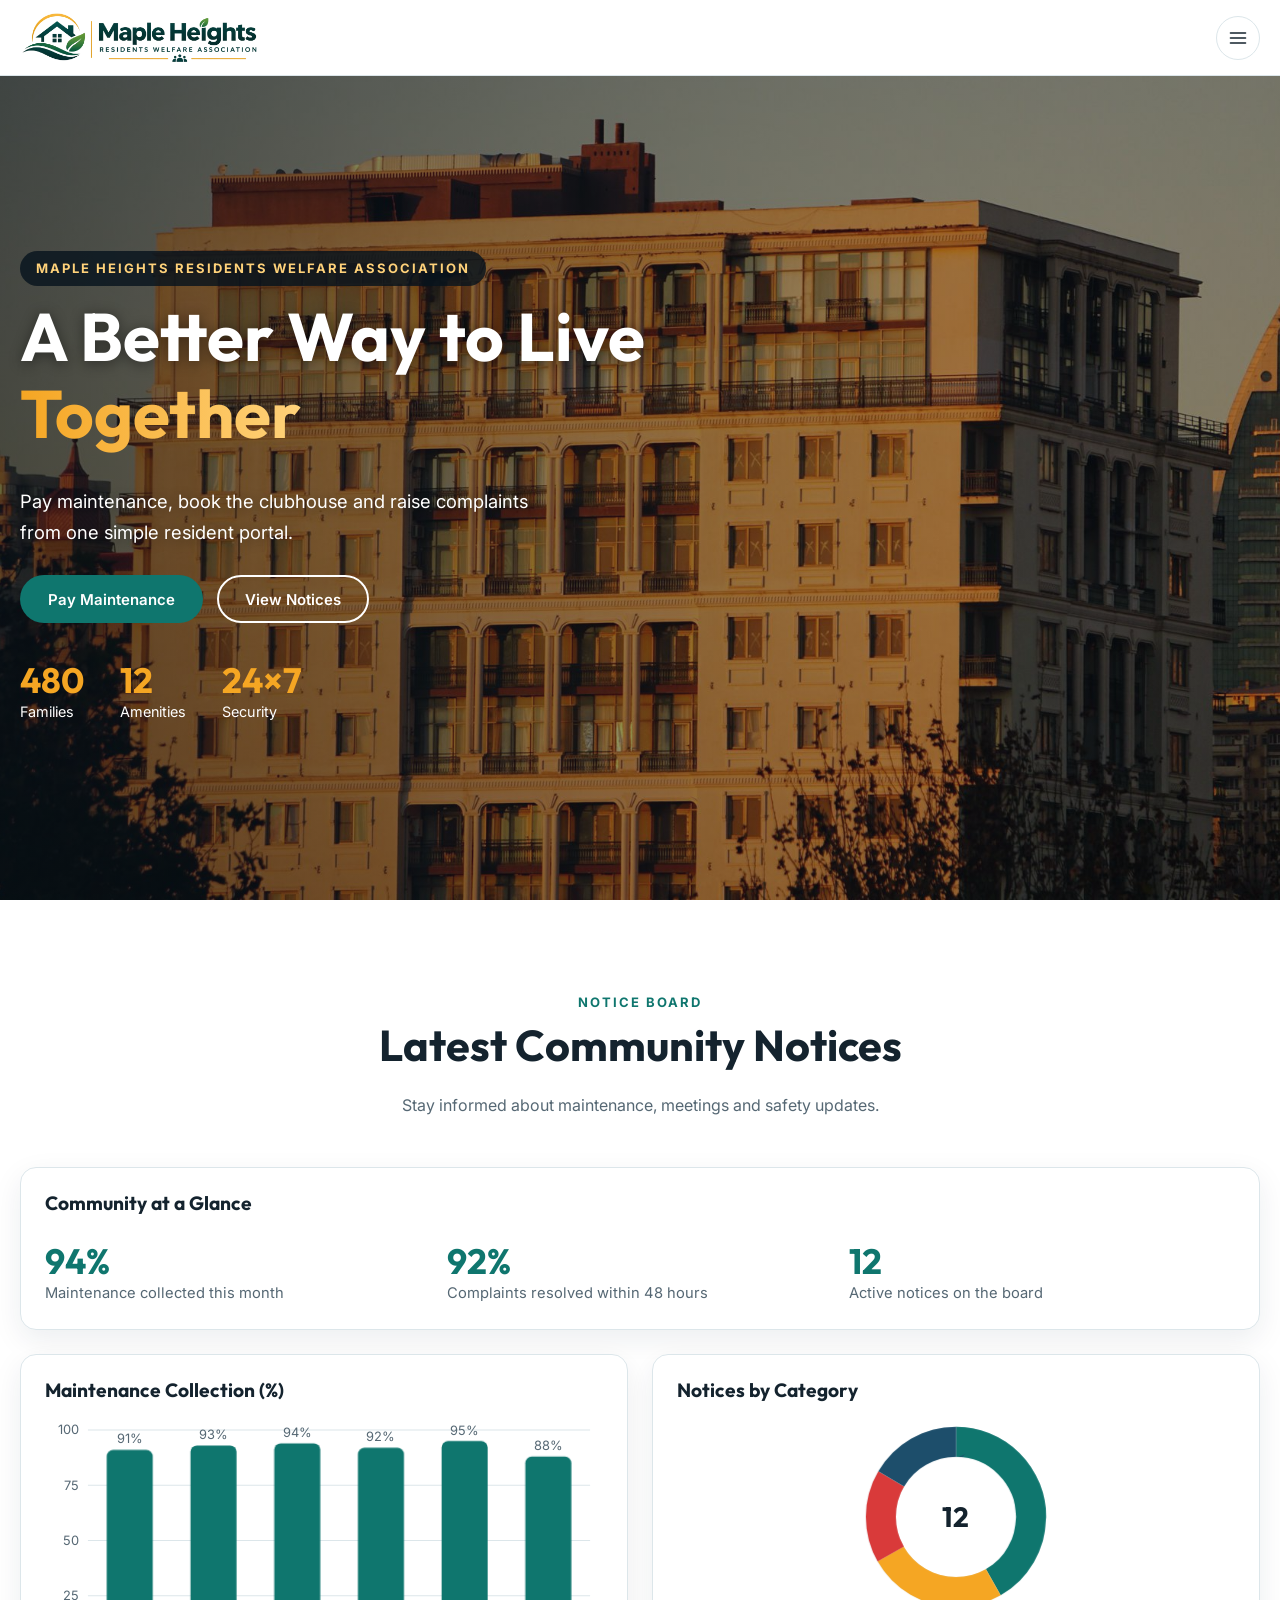
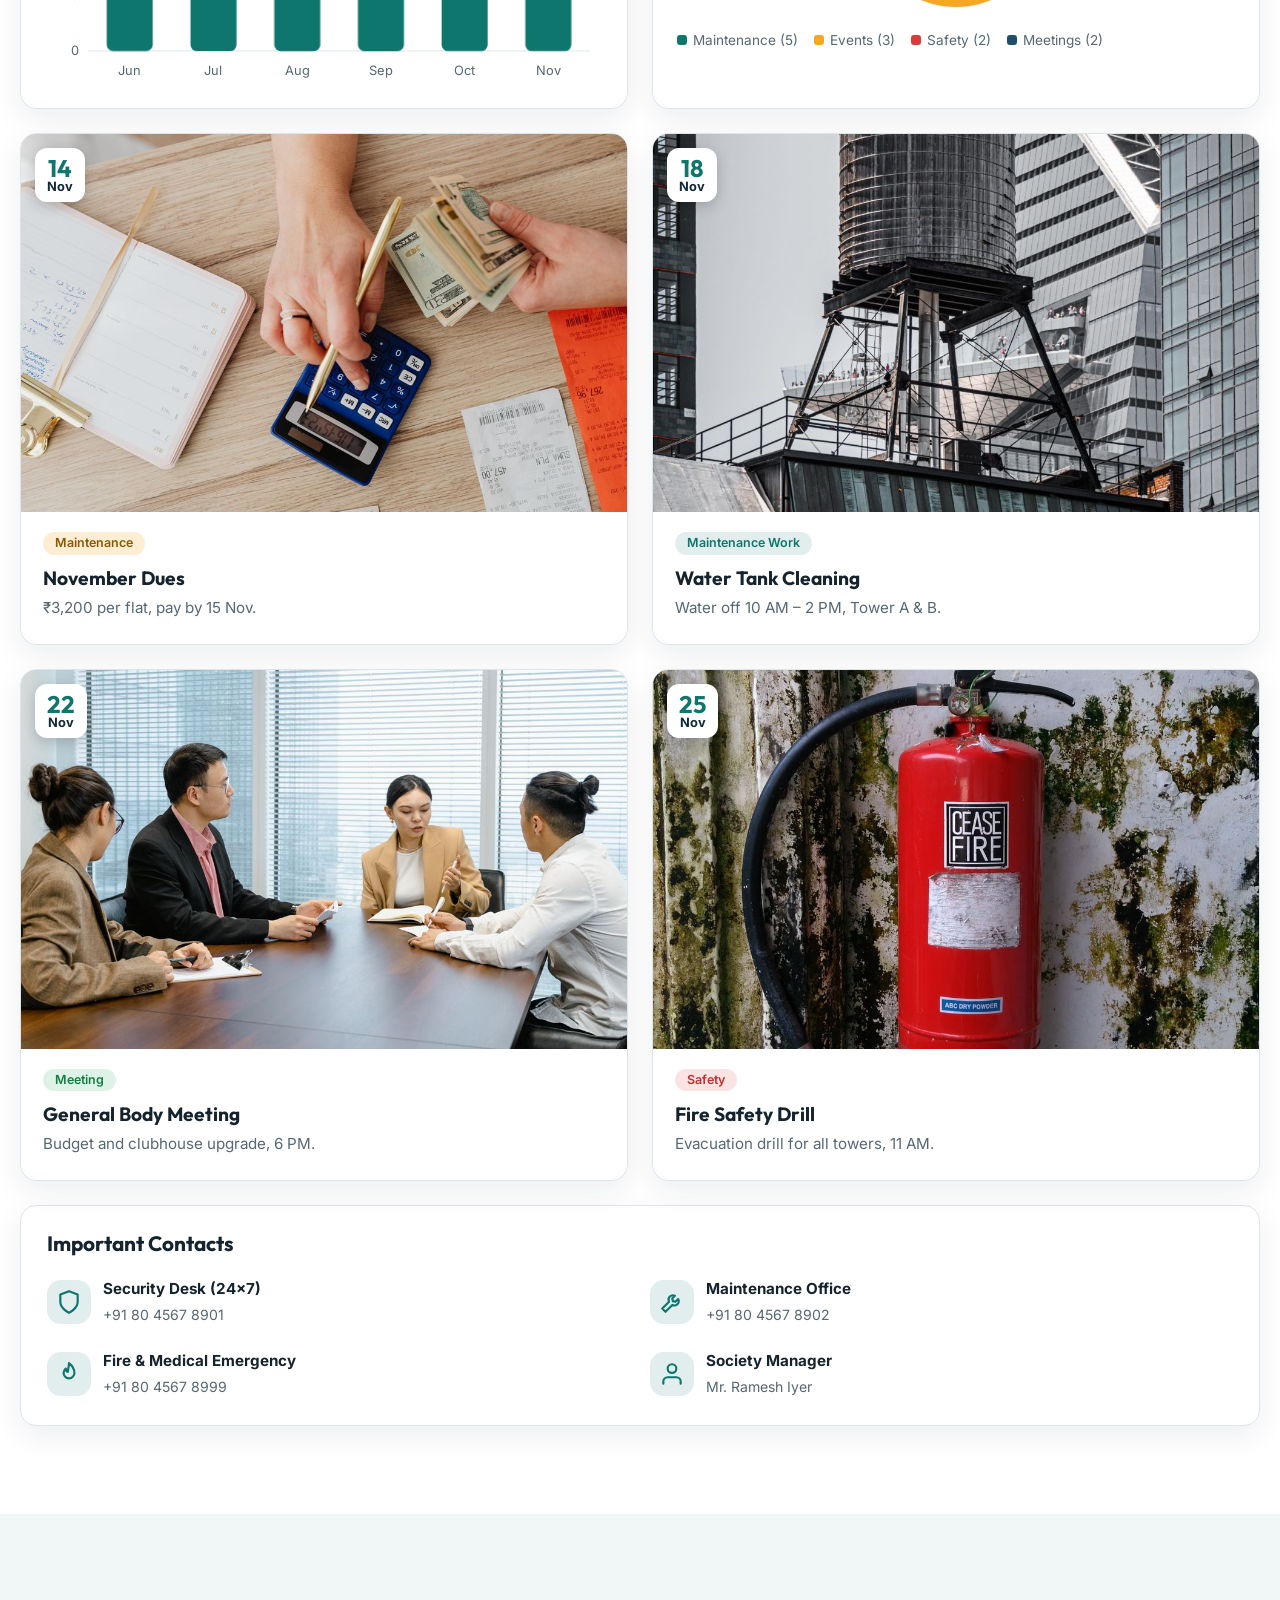
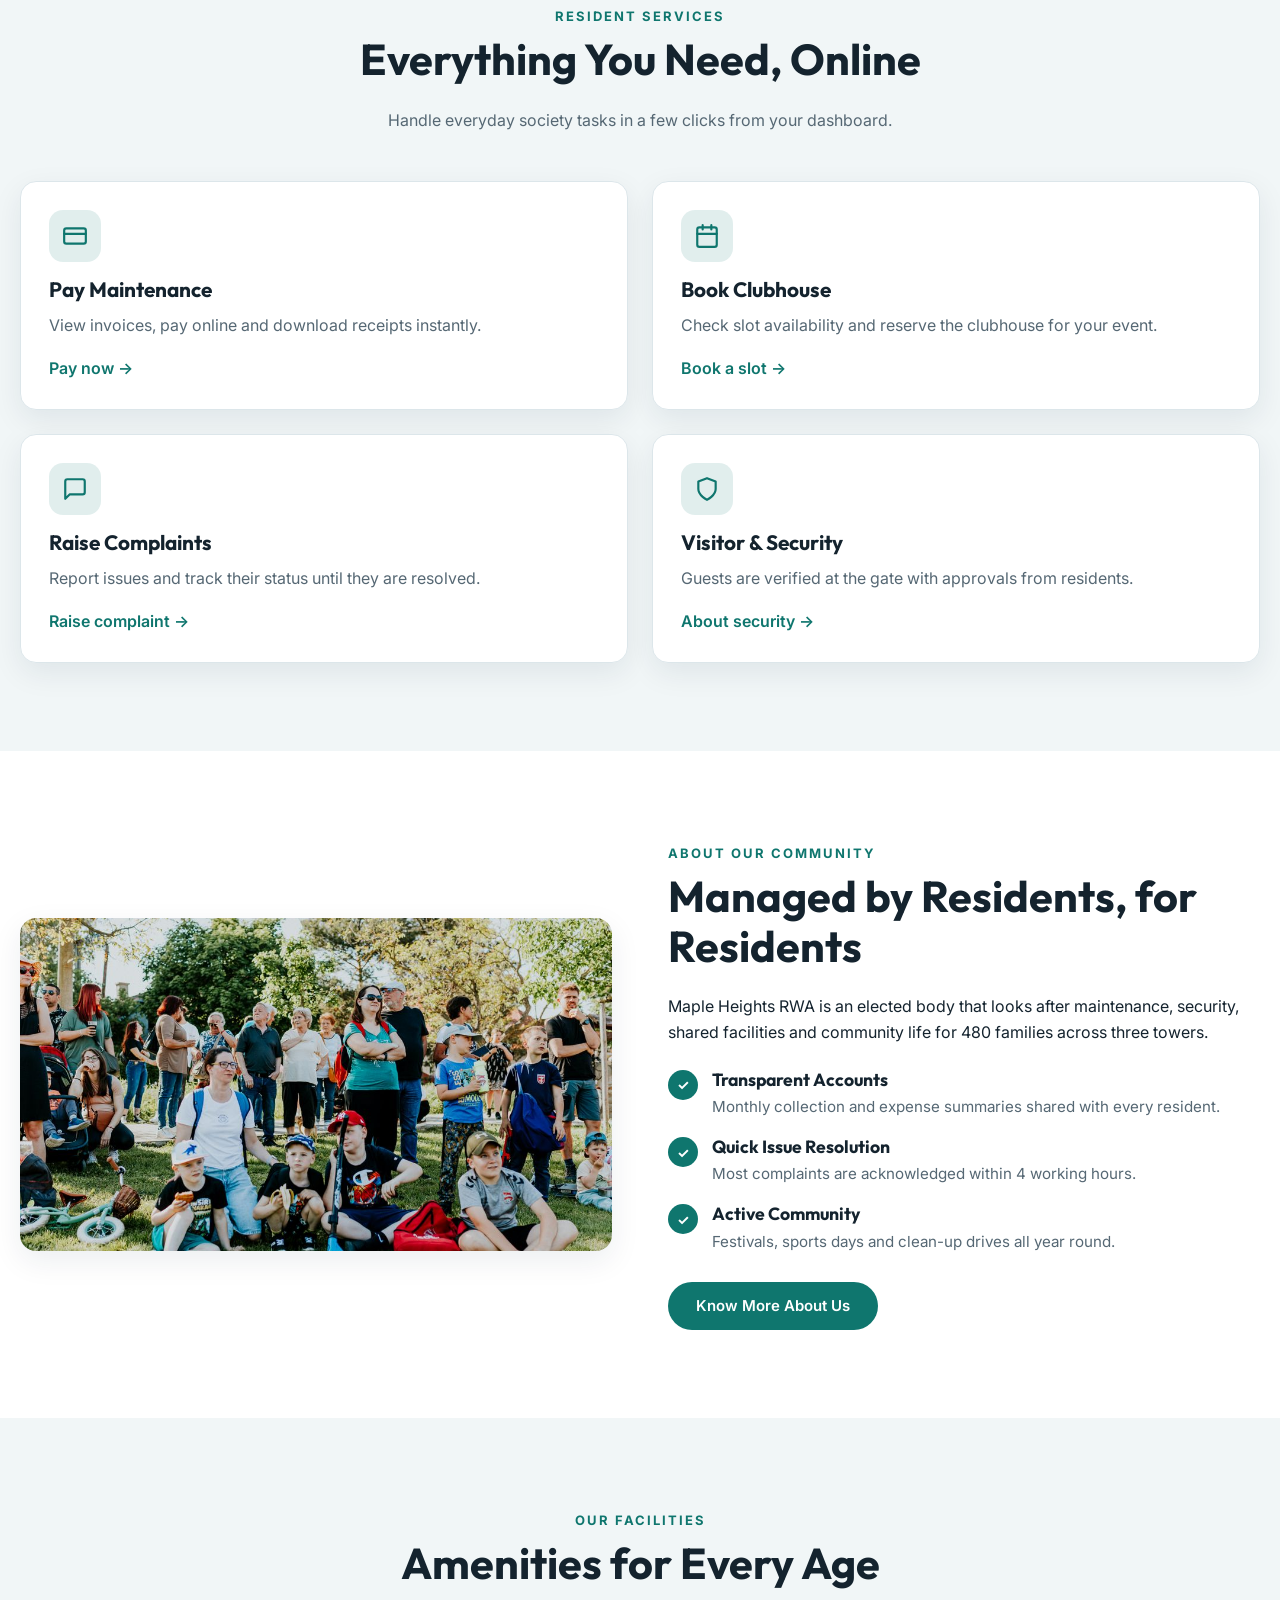
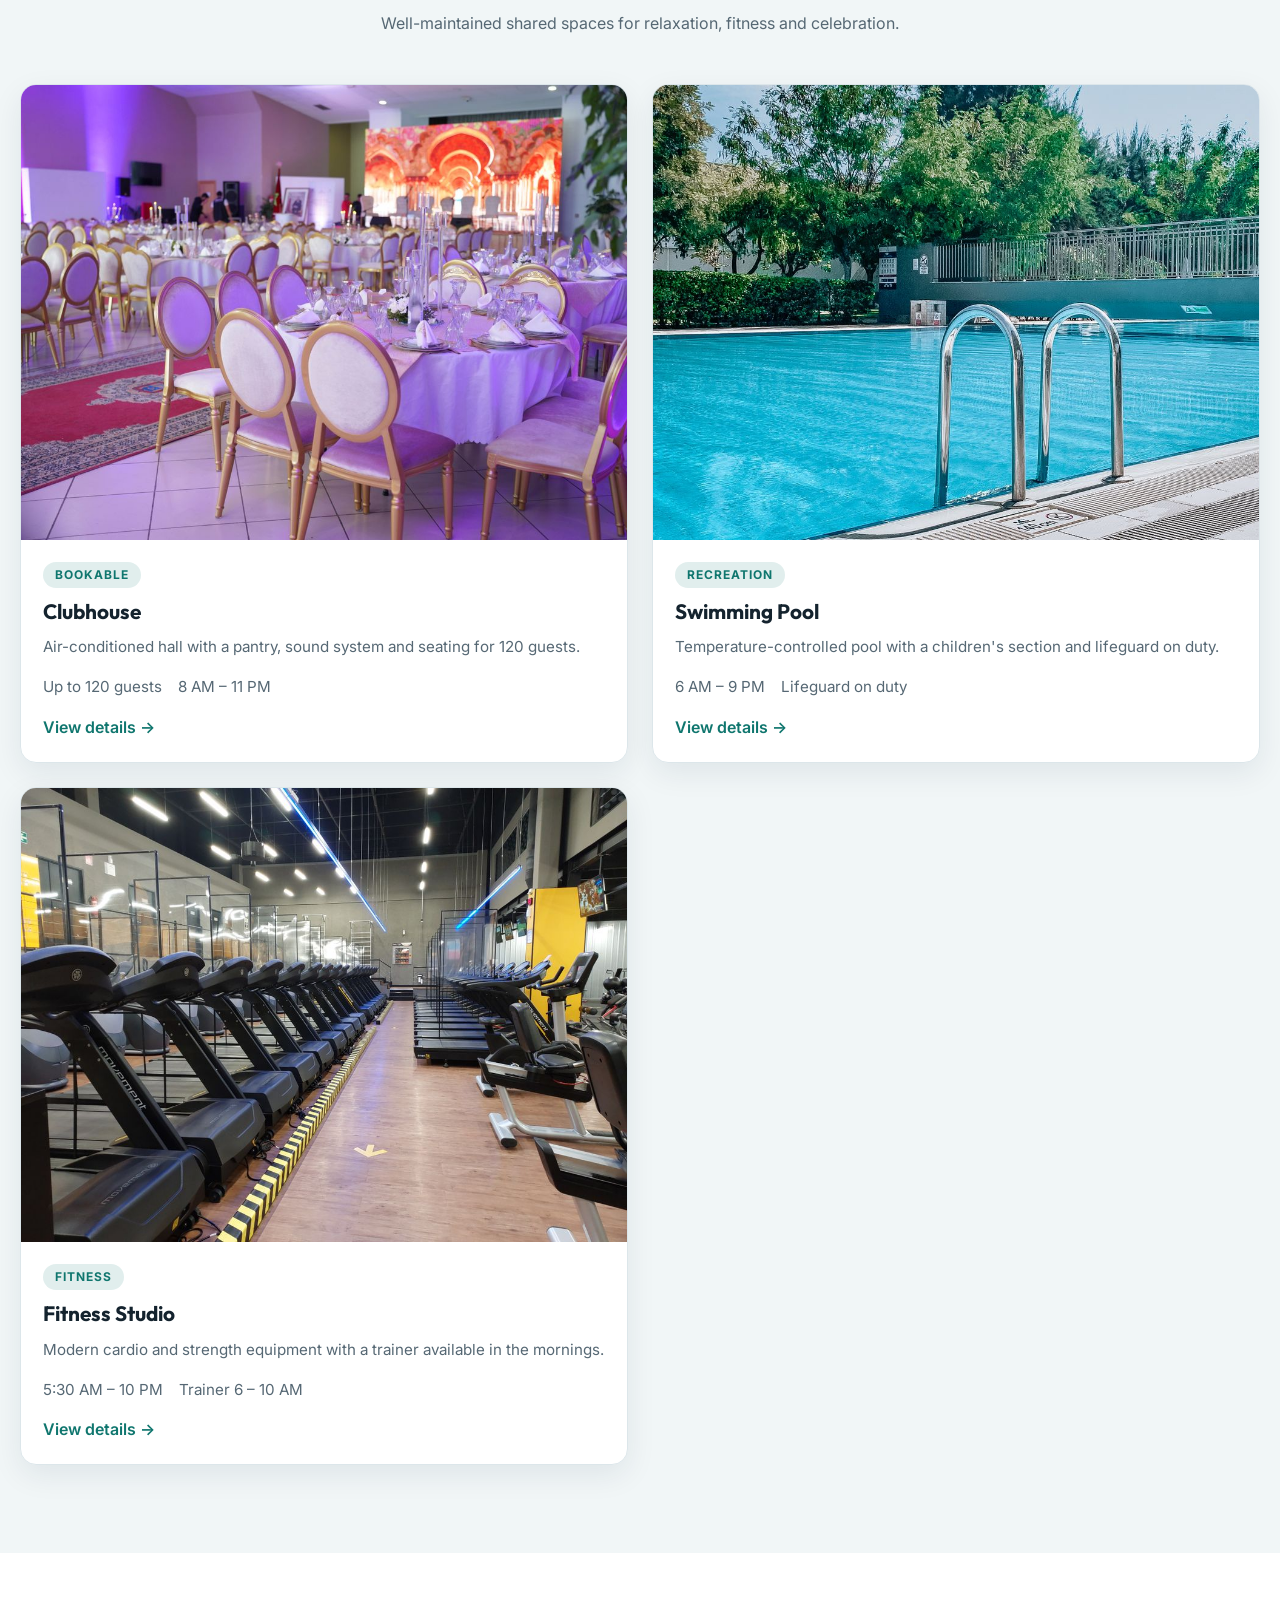
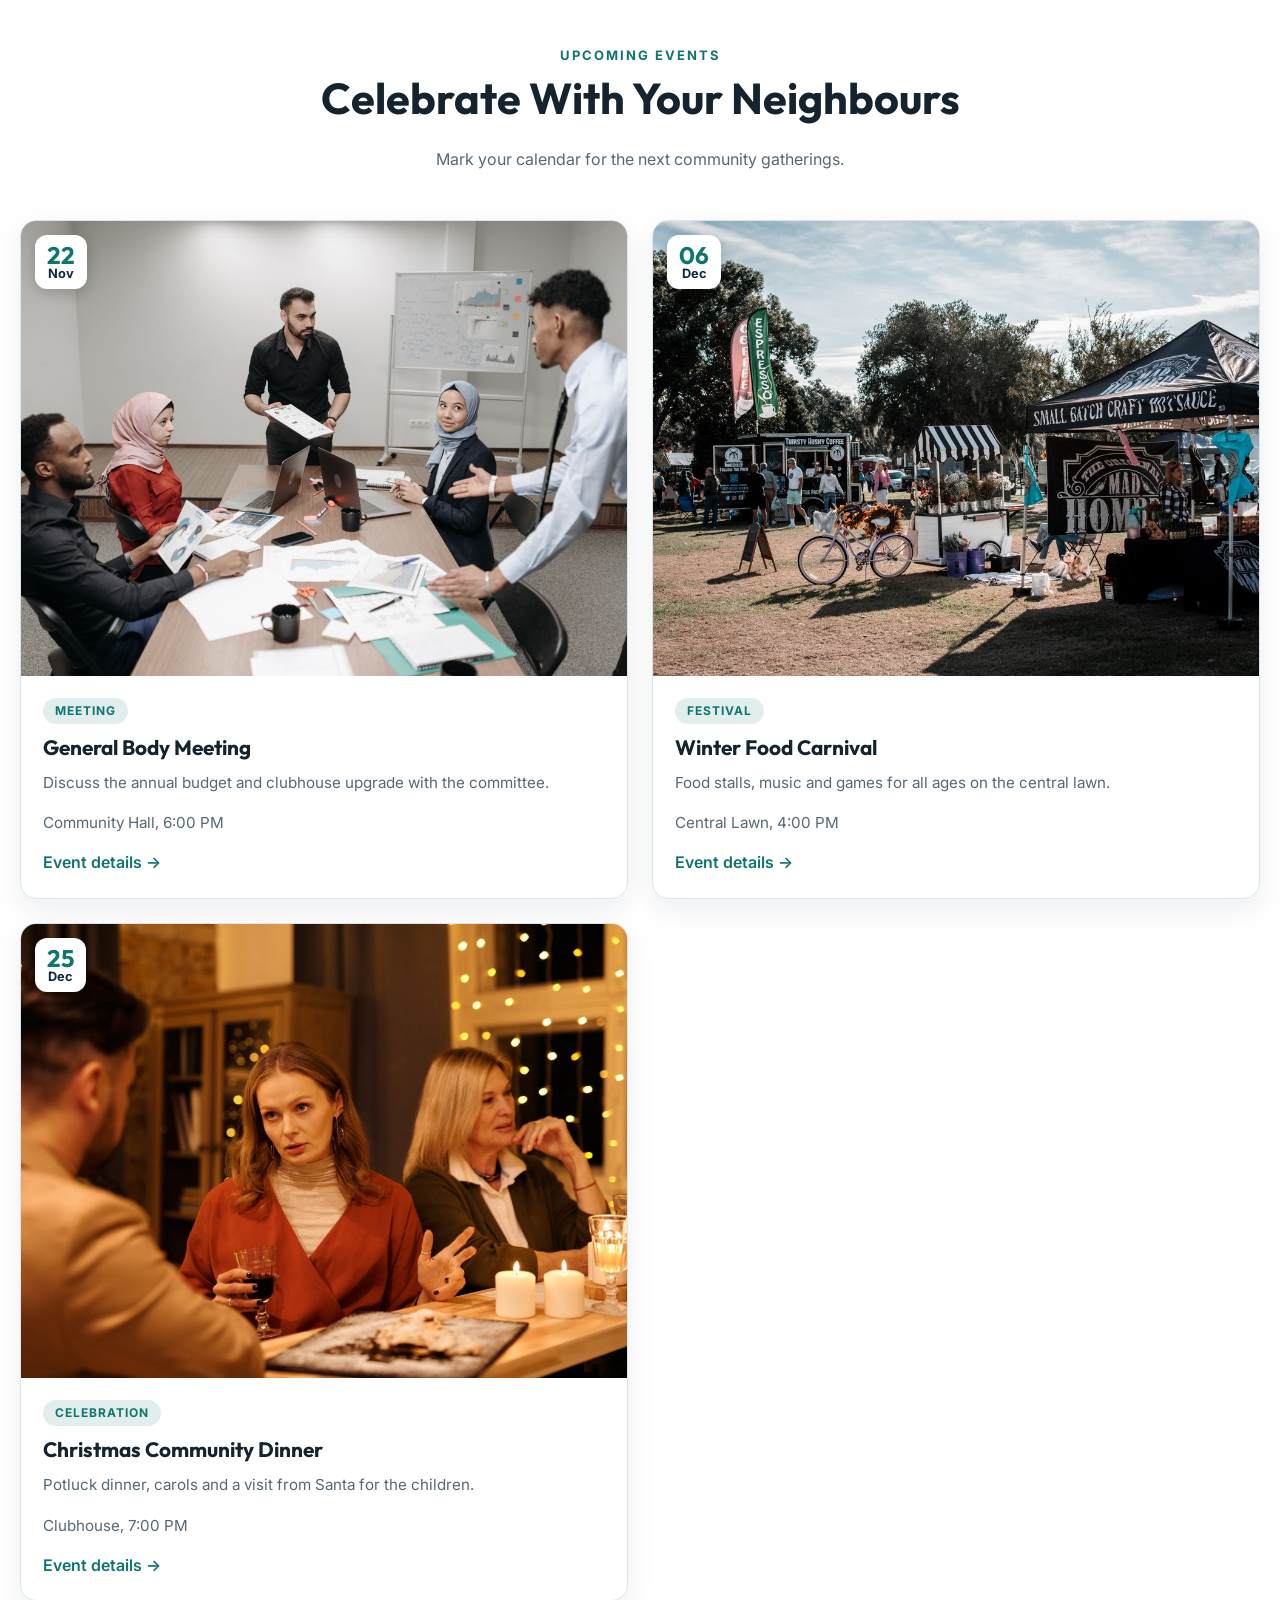
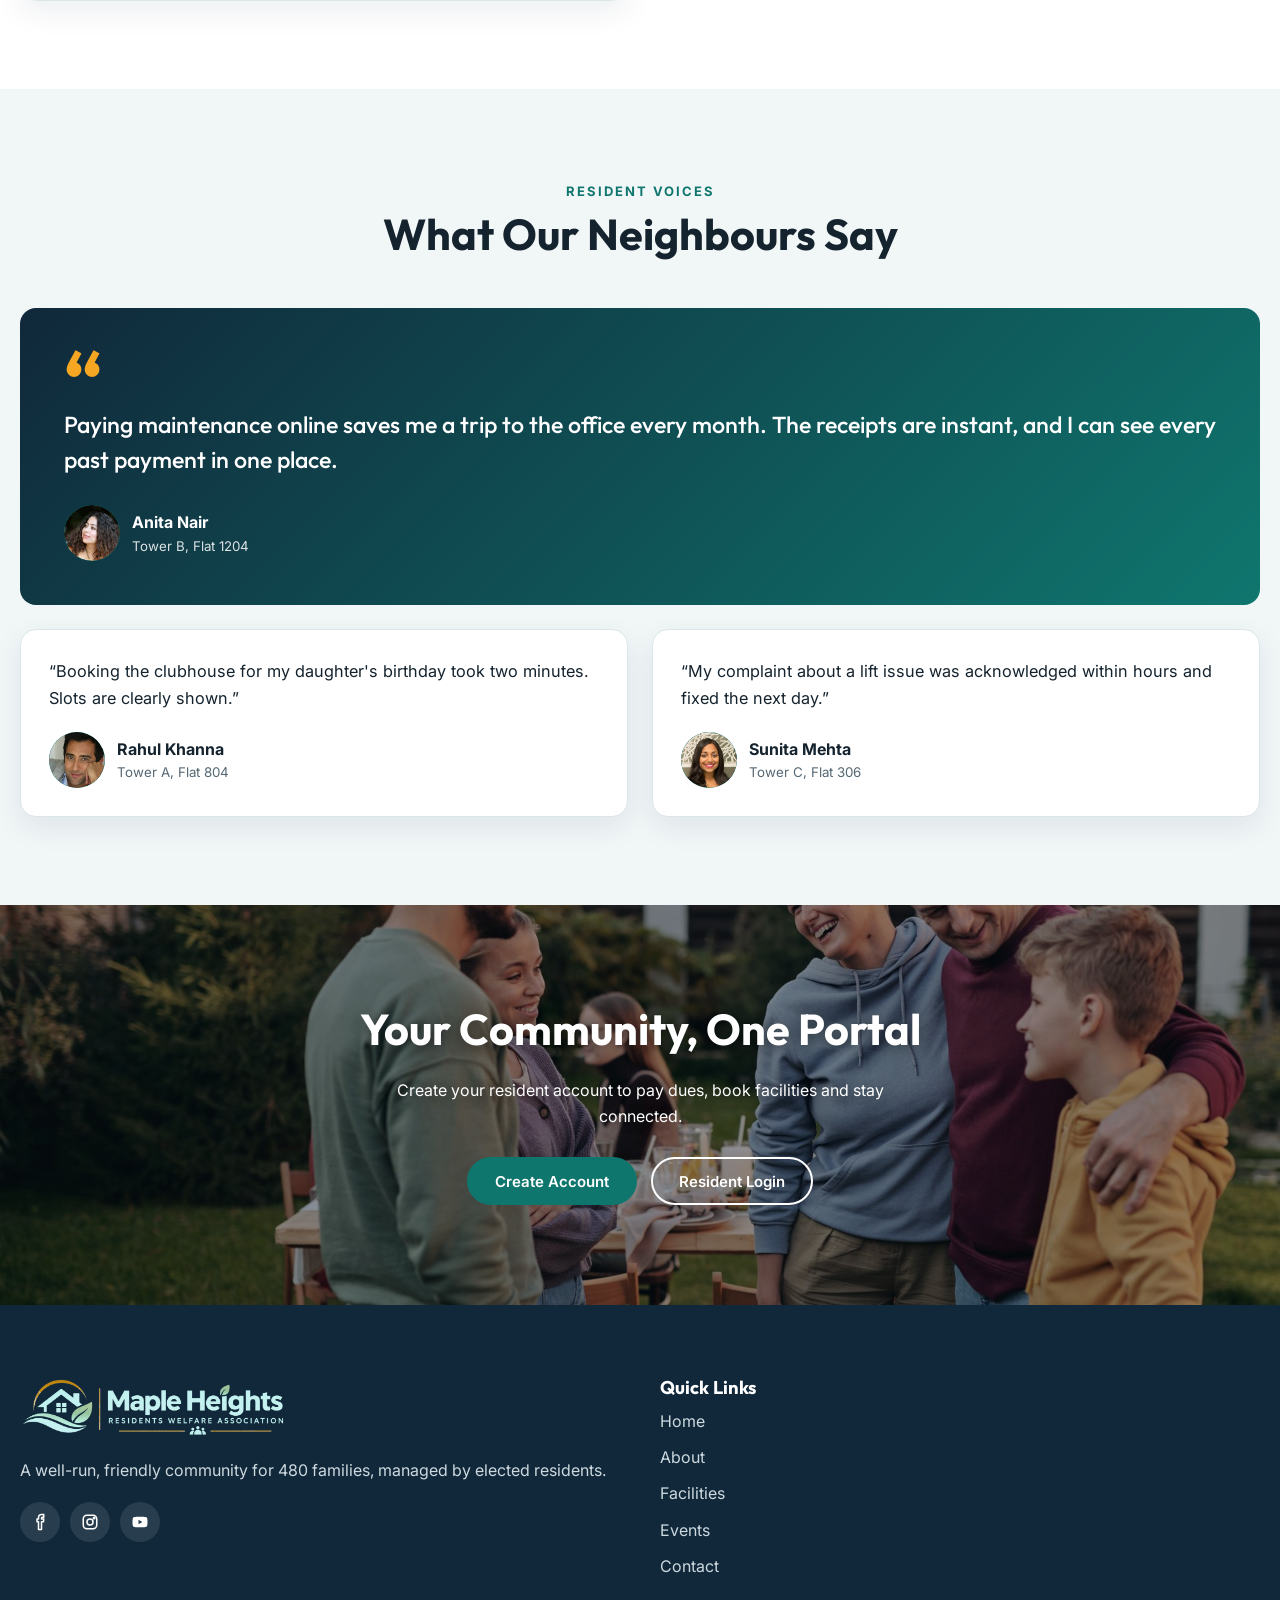
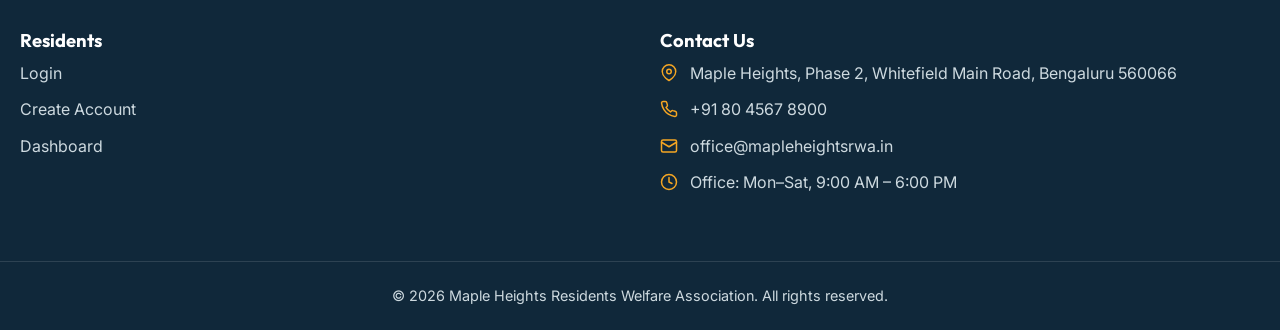
==== commit 1f8d166c: "first commit" ====
--- a/index.html
+++ b/index.html
@@ -36,7 +36,7 @@
 </header>
 <main>
 <!-- 1. HERO -->
-<section class="hero hero-home" style="--hero-img:url('assets/images/pexels-19803911.jpg')">
+<section class="hero hero-home" style="--hero-img:url('../images/pexels-19803911.jpg')">
   <div class="container"><div class="hero-copy">
     <span class="eyebrow">Maple Heights Residents Welfare Association</span>
     <h1>A Better Way to Live <span>Together</span></h1>
@@ -58,7 +58,7 @@
       <div class="panel"><h3>Maintenance Collection (%)</h3><svg class="chart" viewBox="0 0 520 250" role="img" aria-label="Maintenance collection by month"><line class="gl" x1="40" x2="508" y1="14.0" y2="14.0"/><text x="32" y="18.0" text-anchor="end">100</text><line class="gl" x1="40" x2="508" y1="65.5" y2="65.5"/><text x="32" y="69.5" text-anchor="end">75</text><line class="gl" x1="40" x2="508" y1="117.0" y2="117.0"/><text x="32" y="121.0" text-anchor="end">50</text><line class="gl" x1="40" x2="508" y1="168.5" y2="168.5"/><text x="32" y="172.5" text-anchor="end">25</text><line class="gl" x1="40" x2="508" y1="220.0" y2="220.0"/><text x="32" y="224.0" text-anchor="end">0</text><rect x="57.5" y="32.5" width="42.9" height="187.5" rx="6" style="fill:var(--brand)"><title>Jun: 91%</title></rect><text x="79.0" y="26.5" text-anchor="middle">91%</text><text x="79.0" y="242" text-anchor="middle">Jun</text><rect x="135.6" y="28.4" width="42.9" height="191.6" rx="6" style="fill:var(--brand)"><title>Jul: 93%</title></rect><text x="157.0" y="22.4" text-anchor="middle">93%</text><text x="157.0" y="242" text-anchor="middle">Jul</text><rect x="213.6" y="26.4" width="42.9" height="193.6" rx="6" style="fill:var(--brand)"><title>Aug: 94%</title></rect><text x="235.0" y="20.4" text-anchor="middle">94%</text><text x="235.0" y="242" text-anchor="middle">Aug</text><rect x="291.6" y="30.5" width="42.9" height="189.5" rx="6" style="fill:var(--brand)"><title>Sep: 92%</title></rect><text x="313.0" y="24.5" text-anchor="middle">92%</text><text x="313.0" y="242" text-anchor="middle">Sep</text><rect x="369.6" y="24.3" width="42.9" height="195.7" rx="6" style="fill:var(--brand)"><title>Oct: 95%</title></rect><text x="391.0" y="18.3" text-anchor="middle">95%</text><text x="391.0" y="242" text-anchor="middle">Oct</text><rect x="447.6" y="38.7" width="42.9" height="181.3" rx="6" style="fill:var(--brand)"><title>Nov: 88%</title></rect><text x="469.0" y="32.7" text-anchor="middle">88%</text><text x="469.0" y="242" text-anchor="middle">Nov</text></svg></div>
       <div class="panel"><h3>Notices by Category</h3><svg class="chart" viewBox="0 0 520 190" role="img" aria-label="Notices by category"><g transform="translate(260 95) rotate(-90)"><circle r="70" fill="none" style="stroke:var(--border)" stroke-width="28"/><circle r="70" fill="none" style="stroke:var(--brand)" stroke-width="28" stroke-dasharray="183.3 256.6" stroke-dashoffset="0.0"><title>Maintenance: 5</title></circle><circle r="70" fill="none" style="stroke:var(--accent)" stroke-width="28" stroke-dasharray="110.0 329.9" stroke-dashoffset="-183.3"><title>Events: 3</title></circle><circle r="70" fill="none" style="stroke:#d93a3a" stroke-width="28" stroke-dasharray="73.3 366.5" stroke-dashoffset="-293.2"><title>Safety: 2</title></circle><circle r="70" fill="none" style="stroke:#1d4e6b" stroke-width="28" stroke-dasharray="73.3 366.5" stroke-dashoffset="-366.5"><title>Meetings: 2</title></circle></g><text x="260" y="104" text-anchor="middle" style="font:700 26px Outfit,sans-serif;fill:var(--text)">12</text></svg><div class="legend"><span><i style="background:var(--brand)"></i>Maintenance (5)</span><span><i style="background:var(--accent)"></i>Events (3)</span><span><i style="background:#d93a3a"></i>Safety (2)</span><span><i style="background:#1d4e6b"></i>Meetings (2)</span></div></div>
     </div>
-    <div class="grid grid-4 notice-cards"><article class="card ncard"><div class="media" role="img" aria-label="Maintenance bills and calculator" style="--img:url('assets/images/pexels-5900233.jpg')"><div class="badge"><strong>14</strong>Nov</div></div><div class="card-body"><span class="pill warn">Maintenance</span><h3>November Dues</h3><p>&#8377;3,200 per flat, pay by 15 Nov.</p></div></article><article class="card ncard"><div class="media" role="img" aria-label="Water tank on a building roof" style="--img:url('assets/images/pexels-12404788.jpg')"><div class="badge"><strong>18</strong>Nov</div></div><div class="card-body"><span class="pill ">Maintenance Work</span><h3>Water Tank Cleaning</h3><p>Water off 10 AM &ndash; 2 PM, Tower A &amp; B.</p></div></article><article class="card ncard"><div class="media" role="img" aria-label="Residents meeting in a conference room" style="--img:url('assets/images/pexels-7643900.jpg')"><div class="badge"><strong>22</strong>Nov</div></div><div class="card-body"><span class="pill ok">Meeting</span><h3>General Body Meeting</h3><p>Budget and clubhouse upgrade, 6 PM.</p></div></article><article class="card ncard"><div class="media" role="img" aria-label="Fire extinguisher on a wall" style="--img:url('assets/images/pexels-4381988.jpg')"><div class="badge"><strong>25</strong>Nov</div></div><div class="card-body"><span class="pill bad">Safety</span><h3>Fire Safety Drill</h3><p>Evacuation drill for all towers, 11 AM.</p></div></article></div>
+    <div class="grid grid-4 notice-cards"><article class="card ncard"><div class="media" role="img" aria-label="Maintenance bills and calculator" style="--img:url('../images/pexels-5900233.jpg')"><div class="badge"><strong>14</strong>Nov</div></div><div class="card-body"><span class="pill warn">Maintenance</span><h3>November Dues</h3><p>&#8377;3,200 per flat, pay by 15 Nov.</p></div></article><article class="card ncard"><div class="media" role="img" aria-label="Water tank on a building roof" style="--img:url('../images/pexels-12404788.jpg')"><div class="badge"><strong>18</strong>Nov</div></div><div class="card-body"><span class="pill ">Maintenance Work</span><h3>Water Tank Cleaning</h3><p>Water off 10 AM &ndash; 2 PM, Tower A &amp; B.</p></div></article><article class="card ncard"><div class="media" role="img" aria-label="Residents meeting in a conference room" style="--img:url('../images/pexels-7643900.jpg')"><div class="badge"><strong>22</strong>Nov</div></div><div class="card-body"><span class="pill ok">Meeting</span><h3>General Body Meeting</h3><p>Budget and clubhouse upgrade, 6 PM.</p></div></article><article class="card ncard"><div class="media" role="img" aria-label="Fire extinguisher on a wall" style="--img:url('../images/pexels-4381988.jpg')"><div class="badge"><strong>25</strong>Nov</div></div><div class="card-body"><span class="pill bad">Safety</span><h3>Fire Safety Drill</h3><p>Evacuation drill for all towers, 11 AM.</p></div></article></div>
     <div class="panel strip-contacts"><h3>Important Contacts</h3><div class="cstrip"><div class="ico"><svg viewBox="0 0 24 24" fill="none" stroke="currentColor" stroke-width="2" stroke-linecap="round" stroke-linejoin="round" aria-hidden="true"><path d="M12 22s8-4 8-10V5l-8-3-8 3v7c0 6 8 10 8 10z"/></svg></div><div><strong>Security Desk (24×7)</strong><span>+91 80 4567 8901</span></div></div><div class="cstrip"><div class="ico"><svg viewBox="0 0 24 24" fill="none" stroke="currentColor" stroke-width="2" stroke-linecap="round" stroke-linejoin="round" aria-hidden="true"><path d="M14.7 6.3a4 4 0 0 0-5.4 5.4L3 18l3 3 6.3-6.3a4 4 0 0 0 5.4-5.4l-2.5 2.5-2.4-.6-.6-2.4z"/></svg></div><div><strong>Maintenance Office</strong><span>+91 80 4567 8902</span></div></div><div class="cstrip"><div class="ico"><svg viewBox="0 0 24 24" fill="none" stroke="currentColor" stroke-width="2" stroke-linecap="round" stroke-linejoin="round" aria-hidden="true"><path d="M12 2s5 4 5 9a5 5 0 0 1-10 0c0-2 1-3 2-4 0 2 1 3 2 3 0-3 1-5 1-8z"/></svg></div><div><strong>Fire &amp; Medical Emergency</strong><span>+91 80 4567 8999</span></div></div><div class="cstrip"><div class="ico"><svg viewBox="0 0 24 24" fill="none" stroke="currentColor" stroke-width="2" stroke-linecap="round" stroke-linejoin="round" aria-hidden="true"><path d="M20 21v-2a4 4 0 0 0-4-4H8a4 4 0 0 0-4 4v2"/><circle cx="12" cy="7" r="4"/></svg></div><div><strong>Society Manager</strong><span>Mr. Ramesh Iyer</span></div></div></div>
   </div>
 </section>
@@ -79,7 +79,7 @@
 <!-- 4. ABOUT -->
 <section class="section">
   <div class="container split">
-    <div class="media wide" role="img" aria-label="Residents gathered in the community garden" style="--img:url('assets/images/pexels-31874011.jpg')"></div>
+    <div class="media wide" role="img" aria-label="Residents gathered in the community garden" style="--img:url('../images/pexels-31874011.jpg')"></div>
     <div>
       <span class="eyebrow">About Our Community</span><h2>Managed by Residents, for Residents</h2>
       <p>Maple Heights RWA is an elected body that looks after maintenance, security, shared facilities and community life for 480 families across three towers.</p>
@@ -98,9 +98,9 @@
   <div class="container">
     <div class="section-head"><span class="eyebrow">Our Facilities</span><h2>Amenities for Every Age</h2><p>Well-maintained shared spaces for relaxation, fitness and celebration.</p></div>
     <div class="grid grid-3">
-      <article class="card"><div class="media " role="img" aria-label="Clubhouse hall" style="--img:url('assets/images/pexels-35017879.jpg')"></div><div class="card-body"><span class="tag">Bookable</span><h3>Clubhouse</h3><p>Air-conditioned hall with a pantry, sound system and seating for 120 guests.</p><p class="meta"><span>Up to 120 guests</span><span>8 AM – 11 PM</span></p><a href="facilities.html" class="link-more">View details &rarr;</a></div></article>
-      <article class="card"><div class="media " role="img" aria-label="Swimming pool" style="--img:url('assets/images/pexels-30463419.jpg')"></div><div class="card-body"><span class="tag">Recreation</span><h3>Swimming Pool</h3><p>Temperature-controlled pool with a children's section and lifeguard on duty.</p><p class="meta"><span>6 AM – 9 PM</span><span>Lifeguard on duty</span></p><a href="facilities.html" class="link-more">View details &rarr;</a></div></article>
-      <article class="card"><div class="media " role="img" aria-label="Fitness studio" style="--img:url('assets/images/pexels-12250460.jpg')"></div><div class="card-body"><span class="tag">Fitness</span><h3>Fitness Studio</h3><p>Modern cardio and strength equipment with a trainer available in the mornings.</p><p class="meta"><span>5:30 AM – 10 PM</span><span>Trainer 6 – 10 AM</span></p><a href="facilities.html" class="link-more">View details &rarr;</a></div></article>
+      <article class="card"><div class="media " role="img" aria-label="Clubhouse hall" style="--img:url('../images/pexels-35017879.jpg')"></div><div class="card-body"><span class="tag">Bookable</span><h3>Clubhouse</h3><p>Air-conditioned hall with a pantry, sound system and seating for 120 guests.</p><p class="meta"><span>Up to 120 guests</span><span>8 AM – 11 PM</span></p><a href="facilities.html" class="link-more">View details &rarr;</a></div></article>
+      <article class="card"><div class="media " role="img" aria-label="Swimming pool" style="--img:url('../images/pexels-30463419.jpg')"></div><div class="card-body"><span class="tag">Recreation</span><h3>Swimming Pool</h3><p>Temperature-controlled pool with a children's section and lifeguard on duty.</p><p class="meta"><span>6 AM – 9 PM</span><span>Lifeguard on duty</span></p><a href="facilities.html" class="link-more">View details &rarr;</a></div></article>
+      <article class="card"><div class="media " role="img" aria-label="Fitness studio" style="--img:url('../images/pexels-12250460.jpg')"></div><div class="card-body"><span class="tag">Fitness</span><h3>Fitness Studio</h3><p>Modern cardio and strength equipment with a trainer available in the mornings.</p><p class="meta"><span>5:30 AM – 10 PM</span><span>Trainer 6 – 10 AM</span></p><a href="facilities.html" class="link-more">View details &rarr;</a></div></article>
     </div>
   </div>
 </section>
@@ -110,9 +110,9 @@
   <div class="container">
     <div class="section-head"><span class="eyebrow">Upcoming Events</span><h2>Celebrate With Your Neighbours</h2><p>Mark your calendar for the next community gatherings.</p></div>
     <div class="grid grid-3">
-      <article class="card"><div class="media " role="img" aria-label="General body meeting" style="--img:url('assets/images/pexels-7869128.jpg')"><div class="badge"><strong>22</strong>Nov</div></div><div class="card-body"><span class="tag">Meeting</span><h3>General Body Meeting</h3><p>Discuss the annual budget and clubhouse upgrade with the committee.</p><p class="meta"><span>Community Hall, 6:00 PM</span></p><a href="events.html" class="link-more">Event details &rarr;</a></div></article>
-      <article class="card"><div class="media " role="img" aria-label="Food carnival" style="--img:url('assets/images/pexels-14494034.jpg')"><div class="badge"><strong>06</strong>Dec</div></div><div class="card-body"><span class="tag">Festival</span><h3>Winter Food Carnival</h3><p>Food stalls, music and games for all ages on the central lawn.</p><p class="meta"><span>Central Lawn, 4:00 PM</span></p><a href="events.html" class="link-more">Event details &rarr;</a></div></article>
-      <article class="card"><div class="media " role="img" aria-label="Community dinner" style="--img:url('assets/images/pexels-5778898.jpg')"><div class="badge"><strong>25</strong>Dec</div></div><div class="card-body"><span class="tag">Celebration</span><h3>Christmas Community Dinner</h3><p>Potluck dinner, carols and a visit from Santa for the children.</p><p class="meta"><span>Clubhouse, 7:00 PM</span></p><a href="events.html" class="link-more">Event details &rarr;</a></div></article>
+      <article class="card"><div class="media " role="img" aria-label="General body meeting" style="--img:url('../images/pexels-7869128.jpg')"><div class="badge"><strong>22</strong>Nov</div></div><div class="card-body"><span class="tag">Meeting</span><h3>General Body Meeting</h3><p>Discuss the annual budget and clubhouse upgrade with the committee.</p><p class="meta"><span>Community Hall, 6:00 PM</span></p><a href="events.html" class="link-more">Event details &rarr;</a></div></article>
+      <article class="card"><div class="media " role="img" aria-label="Food carnival" style="--img:url('../images/pexels-14494034.jpg')"><div class="badge"><strong>06</strong>Dec</div></div><div class="card-body"><span class="tag">Festival</span><h3>Winter Food Carnival</h3><p>Food stalls, music and games for all ages on the central lawn.</p><p class="meta"><span>Central Lawn, 4:00 PM</span></p><a href="events.html" class="link-more">Event details &rarr;</a></div></article>
+      <article class="card"><div class="media " role="img" aria-label="Community dinner" style="--img:url('../images/pexels-5778898.jpg')"><div class="badge"><strong>25</strong>Dec</div></div><div class="card-body"><span class="tag">Celebration</span><h3>Christmas Community Dinner</h3><p>Potluck dinner, carols and a visit from Santa for the children.</p><p class="meta"><span>Clubhouse, 7:00 PM</span></p><a href="events.html" class="link-more">Event details &rarr;</a></div></article>
     </div>
   </div>
 </section>
@@ -132,7 +132,7 @@
 </section>
 
 <!-- 8. CTA -->
-<section class="cta" style="--hero-img:url('assets/images/pexels-5638605.jpg')">
+<section class="cta" style="--hero-img:url('../images/pexels-5638605.jpg')">
   <div class="container"><h2>Your Community, One Portal</h2><p>Create your resident account to pay dues, book facilities and stay connected.</p><div class="hero-actions"><a href="create-account.html" class="btn btn-primary">Create Account</a><a href="login.html" class="btn btn-ghost">Resident Login</a></div></div>
 </section>
 </main>
